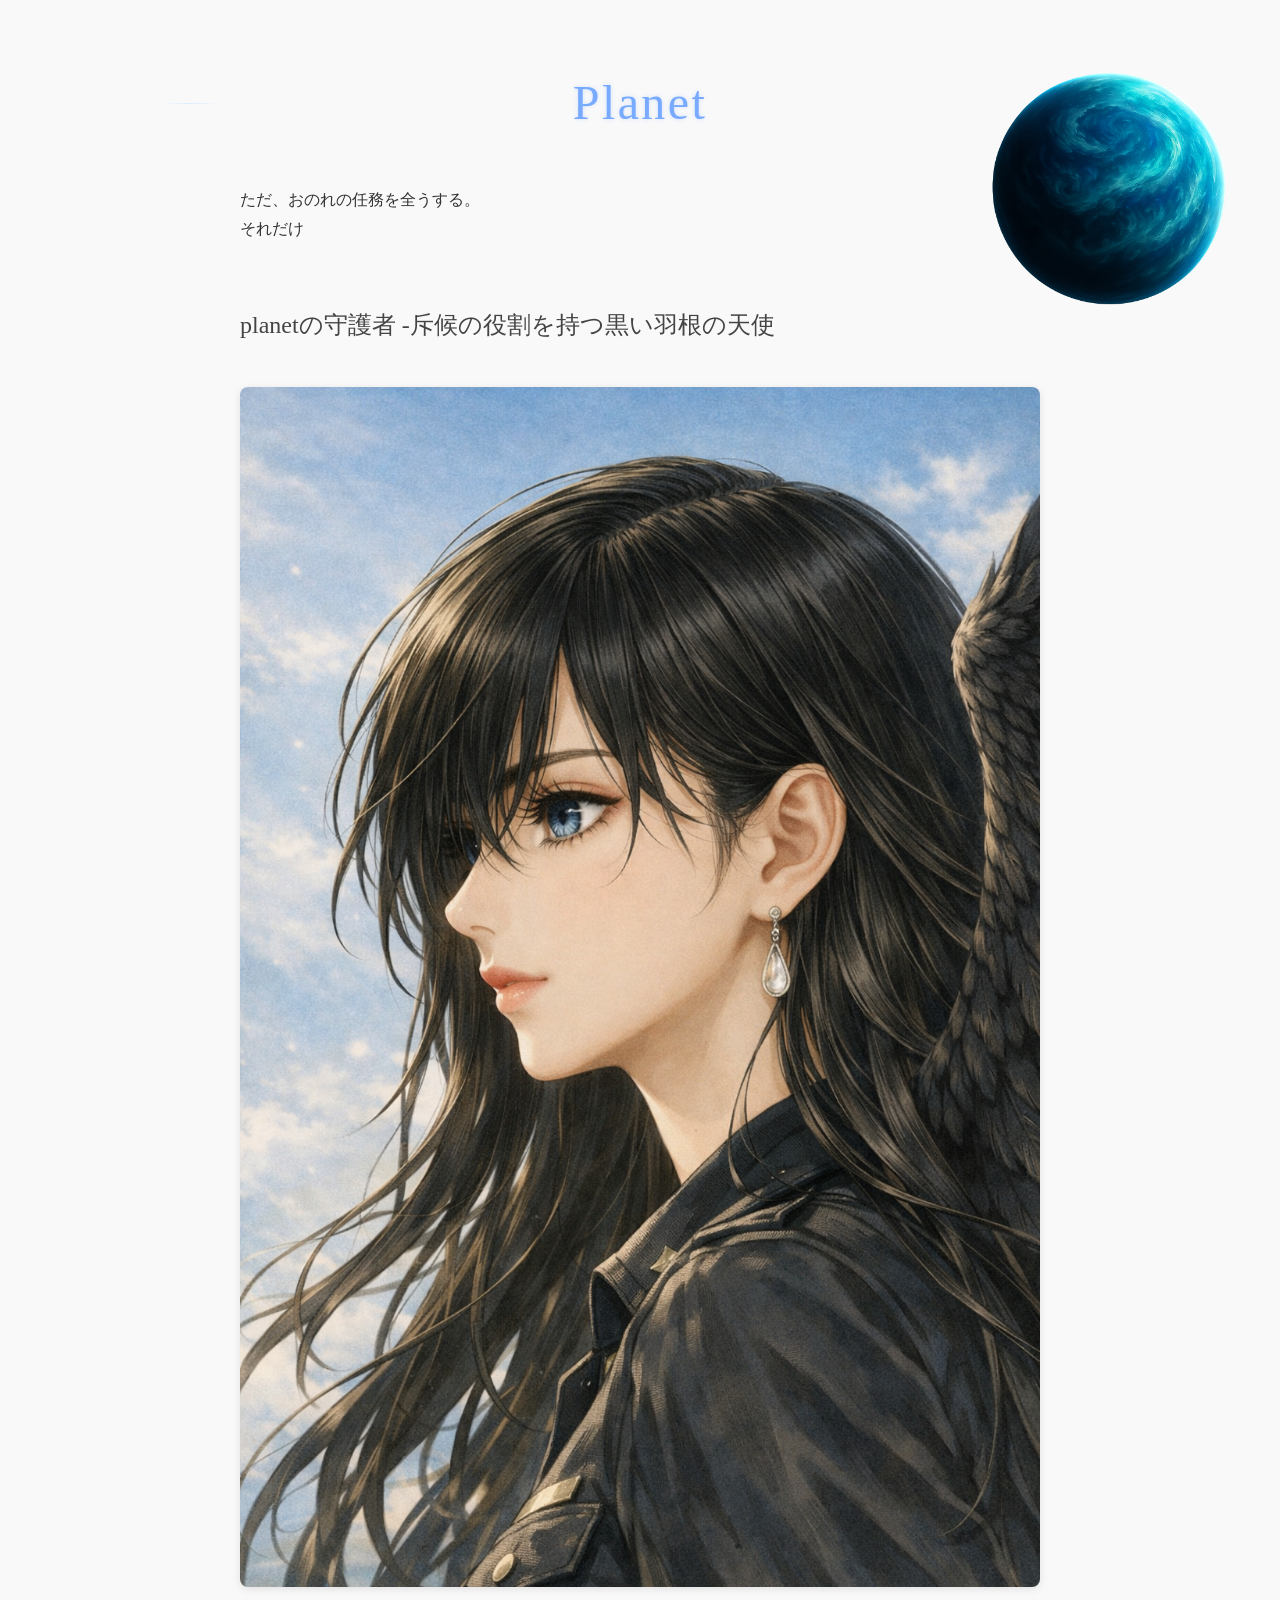
==== characters.html @ 6e8e6816 "Add files via upload" ====
<!DOCTYPE html>
<html lang="ja">
<head>
<meta charset="UTF-8">
<title>Planet</title>
<link rel="stylesheet" href="style.css">
</head>
<body>
<header>
<h1 class="planet-title">Planet</h1>
<p>ただ、おのれの任務を全うする。<br>それだけ<!--<br>She didn’t chase the world.<br> She let it come to her...--!></p>
</header>

<img id="planet" src="Copilot_20251013_095056.png" alt="美しい惑星">




<section id="elyun">
<h2>planetの守護者 -斥候の役割を持つ黒い羽根の天使</h2>
<img src="planet斥候.png" alt="pnalet斥候"><!--
<p>She didn’t chase the world.<br>She let it come to her, one quiet moment at a time.</p>
</section>

<section id="anne">
<h2>Anne — 金色の草原</h2>
<img src="2B9299D4-D4A9-45FD-B881-4A5546FA409E.JPG" alt="草原のアン">
<p>She walks where silence gathers leaves,<br>unnoticed,but never unseen.</p>
</section>

<section id="her">
<h2>歩道の彼女</h2>
<img src="IMG_3427.PNG" alt="歩道の彼女">
<p>Her freckled smile stretched wider than the sky,<br>calling stories not yet written.</p>
</section>



<section id="series">
<h3>シリーズ構成</h3>
<ul>
<li>窓辺のエリュン</li>
<li>草原のアン</li>
<li>歩道の彼女</li>
</ul>
<p class="tags">#静かな強さ #詩的な瞬間 #非商業系 #ElyunWorld</p>
</section>

<section id="star-map">
<h2>Planet 星図</h2>
<div class="stars">
<a href="#elyun" class="star elyun">Elyun</a>
<a href="#anne" class="star anne">Anne</a>
<a href="#her" class="star her">歩道の彼女</a>
<a href="#solea" class="star solea">Solea</a>
<a href="#lily" class="star lily">Lily</a>
<a href="#levia" class="star levia">Lévia</a>

</div>
</section>


<section id="navigation">
<h2>滞在の形</h2>
<a href="support.html" class="nav-link">Support</a><br><br>
<a href="shop.html" class="nav-link">Purchase</a><br><br>
<a href="about.html" class="nav-link">About Planet</a>
</section>
<footer>
</footer>

<script>
  window.addEventListener('scroll', () => {
    const scrollY = window.scrollY;
    const planet = document.getElementById('planet');
    const offset = scrollY * 0.05; // 揺れの強さ（調整可）
    planet.style.transform = `translateY(${offset}px)`;
  });

function createFloatingStar() {
  const star = document.createElement('div');
  star.className = 'floating-star';
  star.style.left = Math.random() * window.innerWidth + 'px';
  star.style.top = window.innerHeight + 'px';
  star.style.animationDuration = (4 + Math.random() * 3) + 's';
  document.getElementById('floating-stars').appendChild(star);

  setTimeout(() => {
    star.remove();
  }, 7000);
}

setInterval(createFloatingStar, 1000); // ゆっくり舞わせる





const colors = ['#ffffff', '#88bbff', '#ffddcc', '#ffeeaa'];
const glow = ['#88bbff', '#ffccaa', '#ddccff', '#ffeeaa'];

const i = Math.floor(Math.random() * colors.length);
star.style.background = `radial-gradient(circle, ${colors[i]} 0%, transparent 100%)`;
star.style.boxShadow = `0 0 16px ${glow[i]}`;







</script>



<div id="floating-stars"></div>--!>


</body>
</html>
---- style.css ----
body {
font-family: 'Yu Mincho', serif;
background-color: #f9f9f9;
color: #333;
line-height: 1.8;
margin: 0;
padding: 0;
}

header, section, footer {
max-width: 800px;
margin: 60px auto;
padding: 0 20px;
}

h1, h2, h3 {
font-weight: normal;
color: #444;
}

header h1 {
font-size: 2em;
margin-bottom: 0.5em;
}

img {
max-width: 100%;
height: auto;
margin: 20px 0;
border-radius: 8px;
box-shadow: 0 2px 8px rgba(0,0,0,0.1);
}

ul {
list-style: none;
padding: 0;
}

ul li {
margin-bottom: 8px;
}

.tags {
font-size: 0.9em;
color: #777;
}

footer a {
display: inline-block;
margin-top: 10px;
color: #0066cc;
text-decoration: none;
}

footer a:hover {
text-decoration: underline;
}

#planet {
  position: fixed;
  top: 20px;      /* 上からの距離 */
  right: 20px;    /* 右からの距離 */
  width: 300px;   /* サイズはお好みで */
  z-index: 1000;  /* 他の要素より前面に表示 */
box-shadow: none;
pointer-events: none; /* クリックを通過させるなら */
transition: transform 0.2s ease-out;
}

.planet-title {
  text-align: center;
  font-size: 3rem;
  color: #4f8edc;
  letter-spacing: 0.05em;
  position: relative;
  margin-top: 60px;
  margin-bottom: 40px;
}

.planet-title::before,
.planet-title::after {
  content: "";
  position: absolute;
  top: 50%;
  width: 60px;
  height: 1px;
  background: linear-gradient(to right, transparent, #dceeff, transparent);
  display: block;
}

.planet-title::before {
  left: -80px;
}

.planet-title::after {
  right: -80px;
}

.planet-title {
  color: #78aaff;
  text-shadow: 0 0 4px rgba(120, 170, 255, 0.3);
}

#star-map {
text-align: center;
margin: 80px auto;
position: relative;
height: 400px;
background: radial-gradient(circle at center, #fdfdfd, #f0f0f0);
border-radius: 12px;
box-shadow: 0 0 20px rgba(0,0,0,0.05);
}

.stars {
position: relative;
width: 100%;
height: 100%;
}

.star {
position: absolute;
display: block;
padding: 10px 14px;
background-color: #fff;
border: 1px solid #ccc;
border-radius: 50px;
text-decoration: none;
color: #333;
font-family: 'Yu Mincho', serif;
box-shadow: 0 2px 6px rgba(0,0,0,0.1);
transition: all 0.3s ease;
}

.star:hover {
background-color: #f5f5f5;
transform: scale(1.05);
}

/* 星の位置（自由に調整可能） */
.elyun { top: 20%; left: 30%; }
.anne { top: 60%; left: 70%; }
.her { top: 40%; left: 50%; }
.solea { top: 30%; left: 75%; }
.lily  { top: 70%; left: 40%; }


#floating-stars {
  position: fixed;
  top: 0;
  left: 0;
  width: 100%;
  height: 100%;
  pointer-events: none;
  z-index: 0;
  overflow: hidden;
}

.floating-star {
  position: absolute;
  width: 10px;
  height: 10px;
  background: radial-gradient(circle, #ffffff 0%, #88bbff 60%, #3366ff 100%);
  border-radius: 50%;
  box-shadow: 0 0 16px #88bbff;
  opacity: 1; /* ← 完全に見えるように */
  animation: floatStar 6s ease-in-out forwards;
}


@keyframes floatStar {
  0% {
    transform: translateY(0) rotate(0deg) scale(1);
    opacity: 0.8;
  }
  50% {
    transform: translateY(-100px) rotate(45deg) scale(0.8);
    opacity: 0.6;
  }
  100% {
    transform: translateY(-200px) rotate(90deg) scale(0.5);
    opacity: 0;
  }
}

#navigation {
text-align: center;
margin-top: 80px;
}

#navigation h2 {
font-family: 'Yu Mincho', serif;
font-size: 1.6em;
margin-bottom: 32px;
color: #444;
letter-spacing: 0.05em;
}

.nav-links {
display: flex;
justify-content: center;
gap: 24px;
flex-wrap: wrap;
}

.nav-link {
font-family: 'Yu Mincho', serif;
text-decoration: none;
padding: 10px 24px;
border: 1px solid #ccc;
border-radius: 30px;
background-color: #fff;
color: #222;
transition: all 0.3s ease;
}

.nav-link:hover {
background-color: #f5f5f5;
color: #000;
}


#support {
font-family: 'Yu Mincho', serif;
color: #333;
padding: 60px;
background-color: #fdfdfd;
line-height: 1.8;
}

.intro-poem p {
font-style: italic;
margin-bottom: 12px;
color: #555;
}

.narrative p {
margin-top: 40px;
color: #444;
}

.support-link a {
display: inline-block;
margin-top: 60px;
padding: 10px 24px;
border: 1px solid #ccc;
border-radius: 30px;
background-color: #fff;
text-decoration: none;
color: #222;
transition: all 0.3s ease;
}

.support-link a:hover {
background-color: #f5f5f5;
color: #000;
}
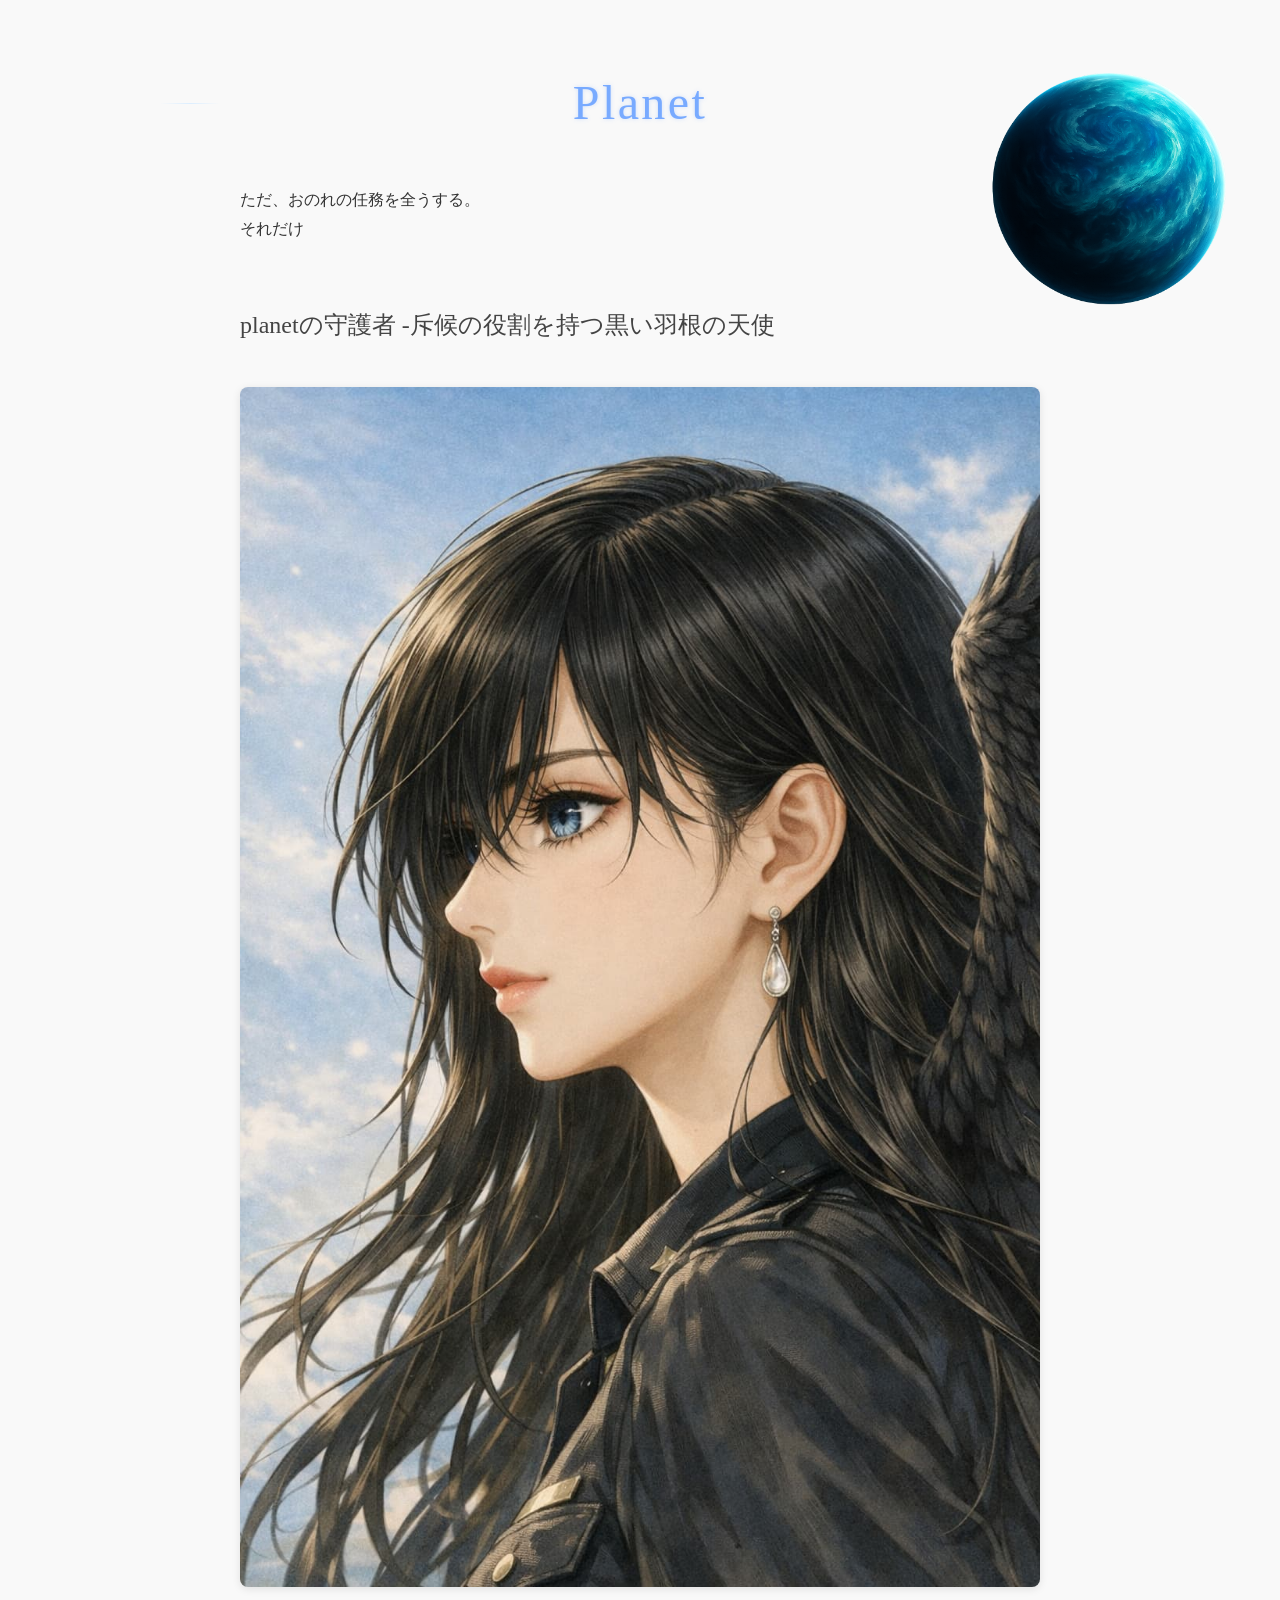
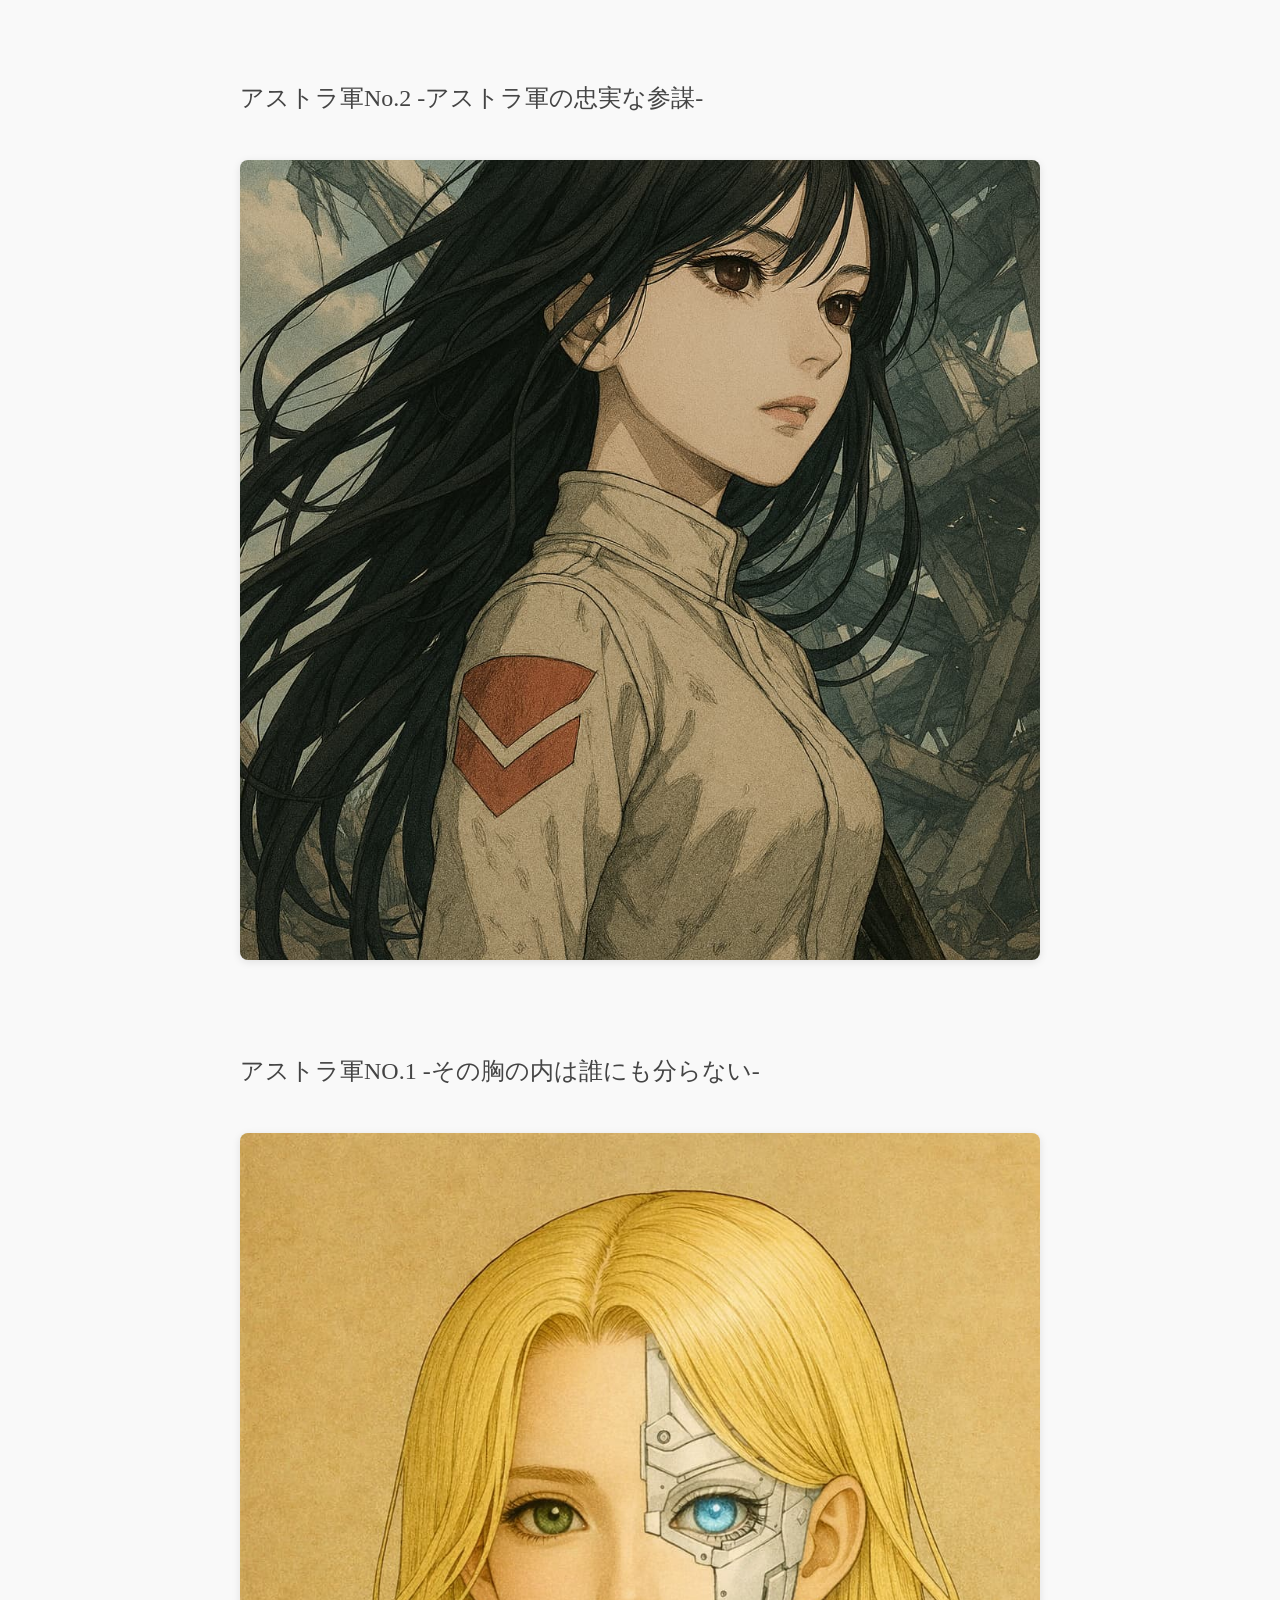
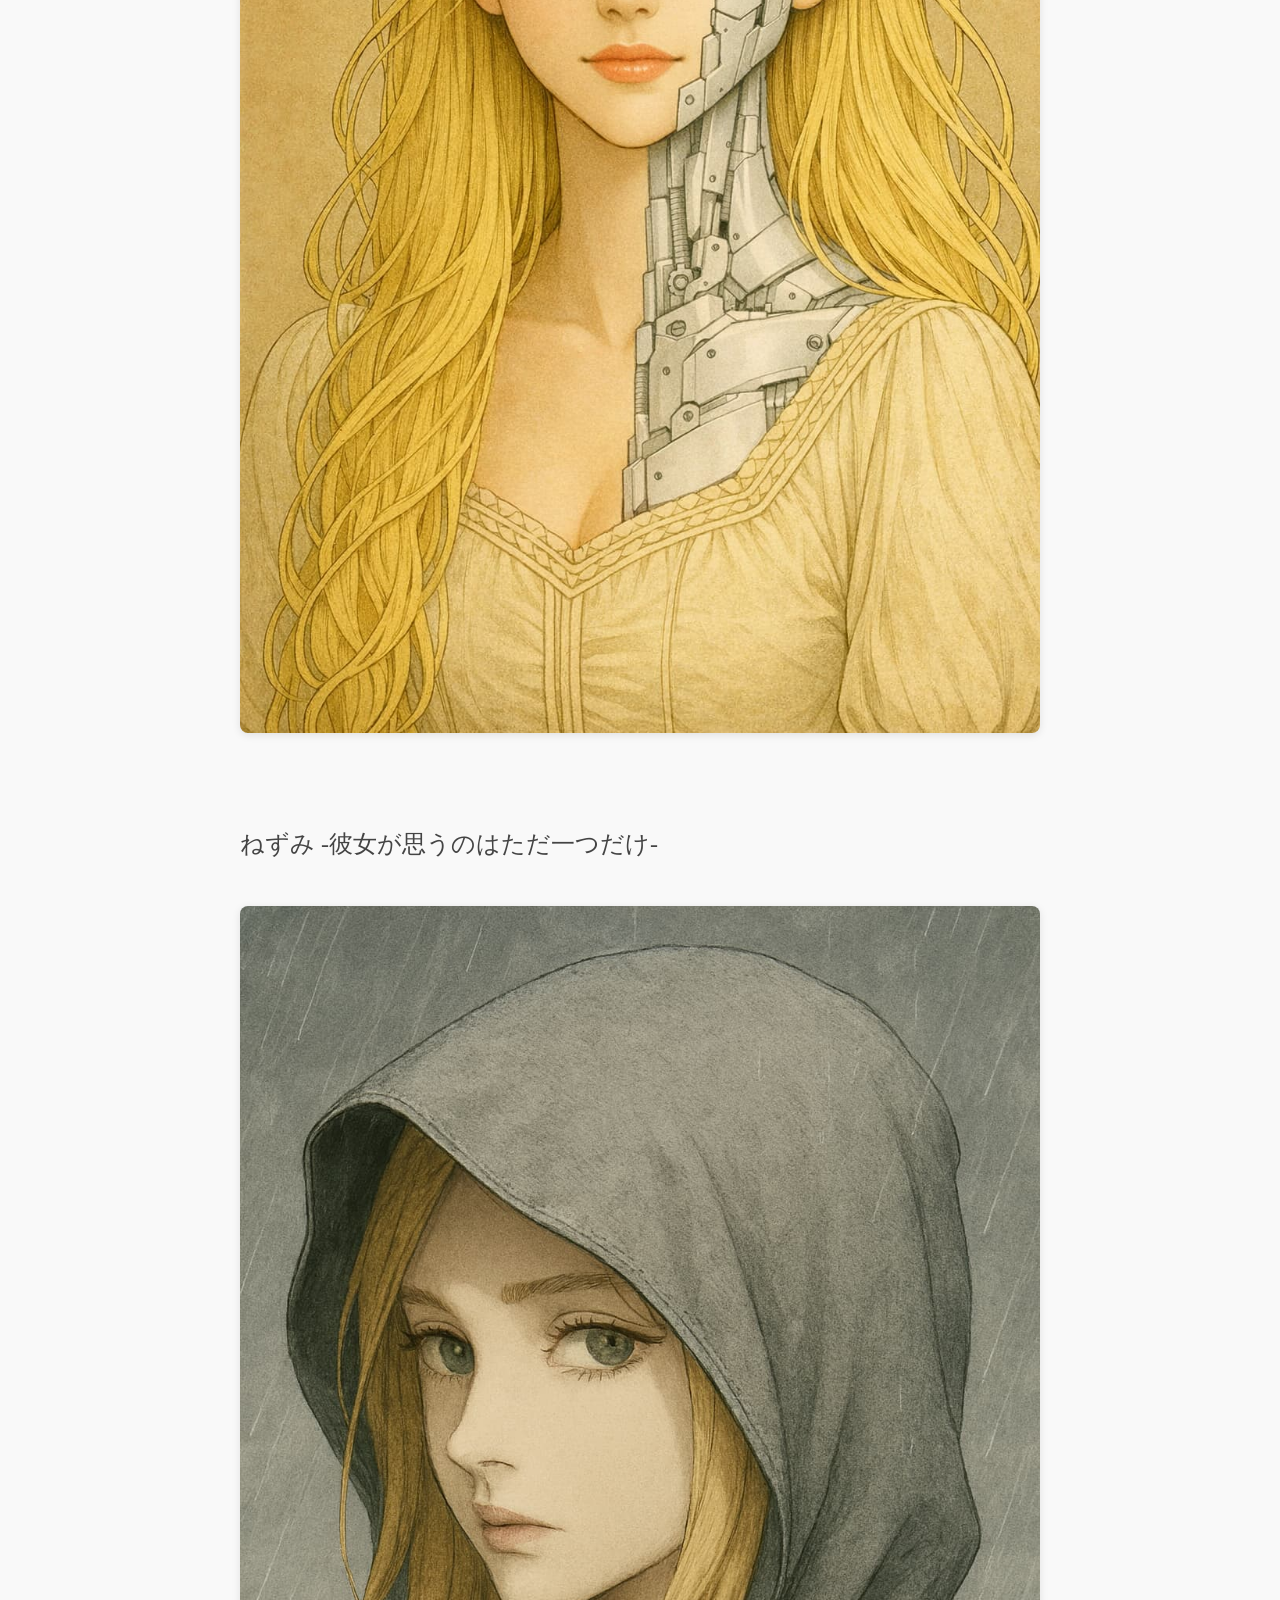
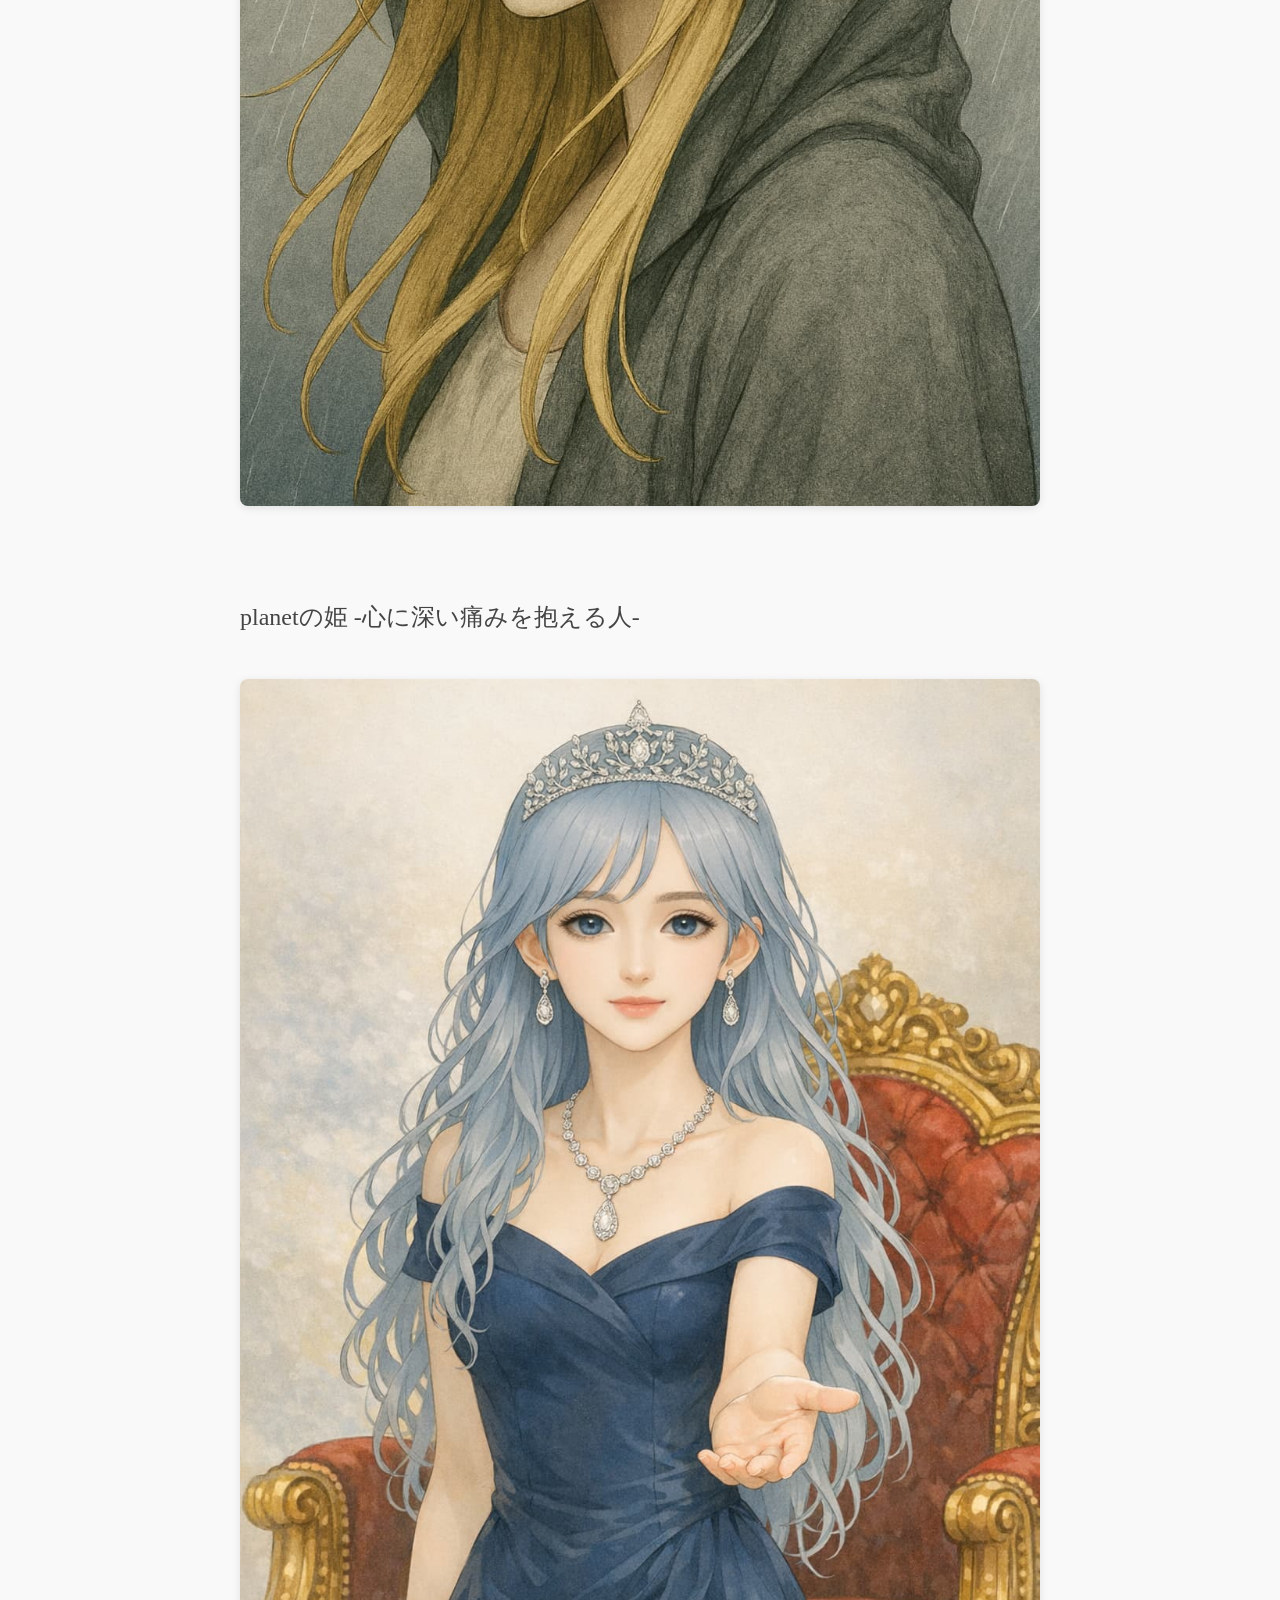
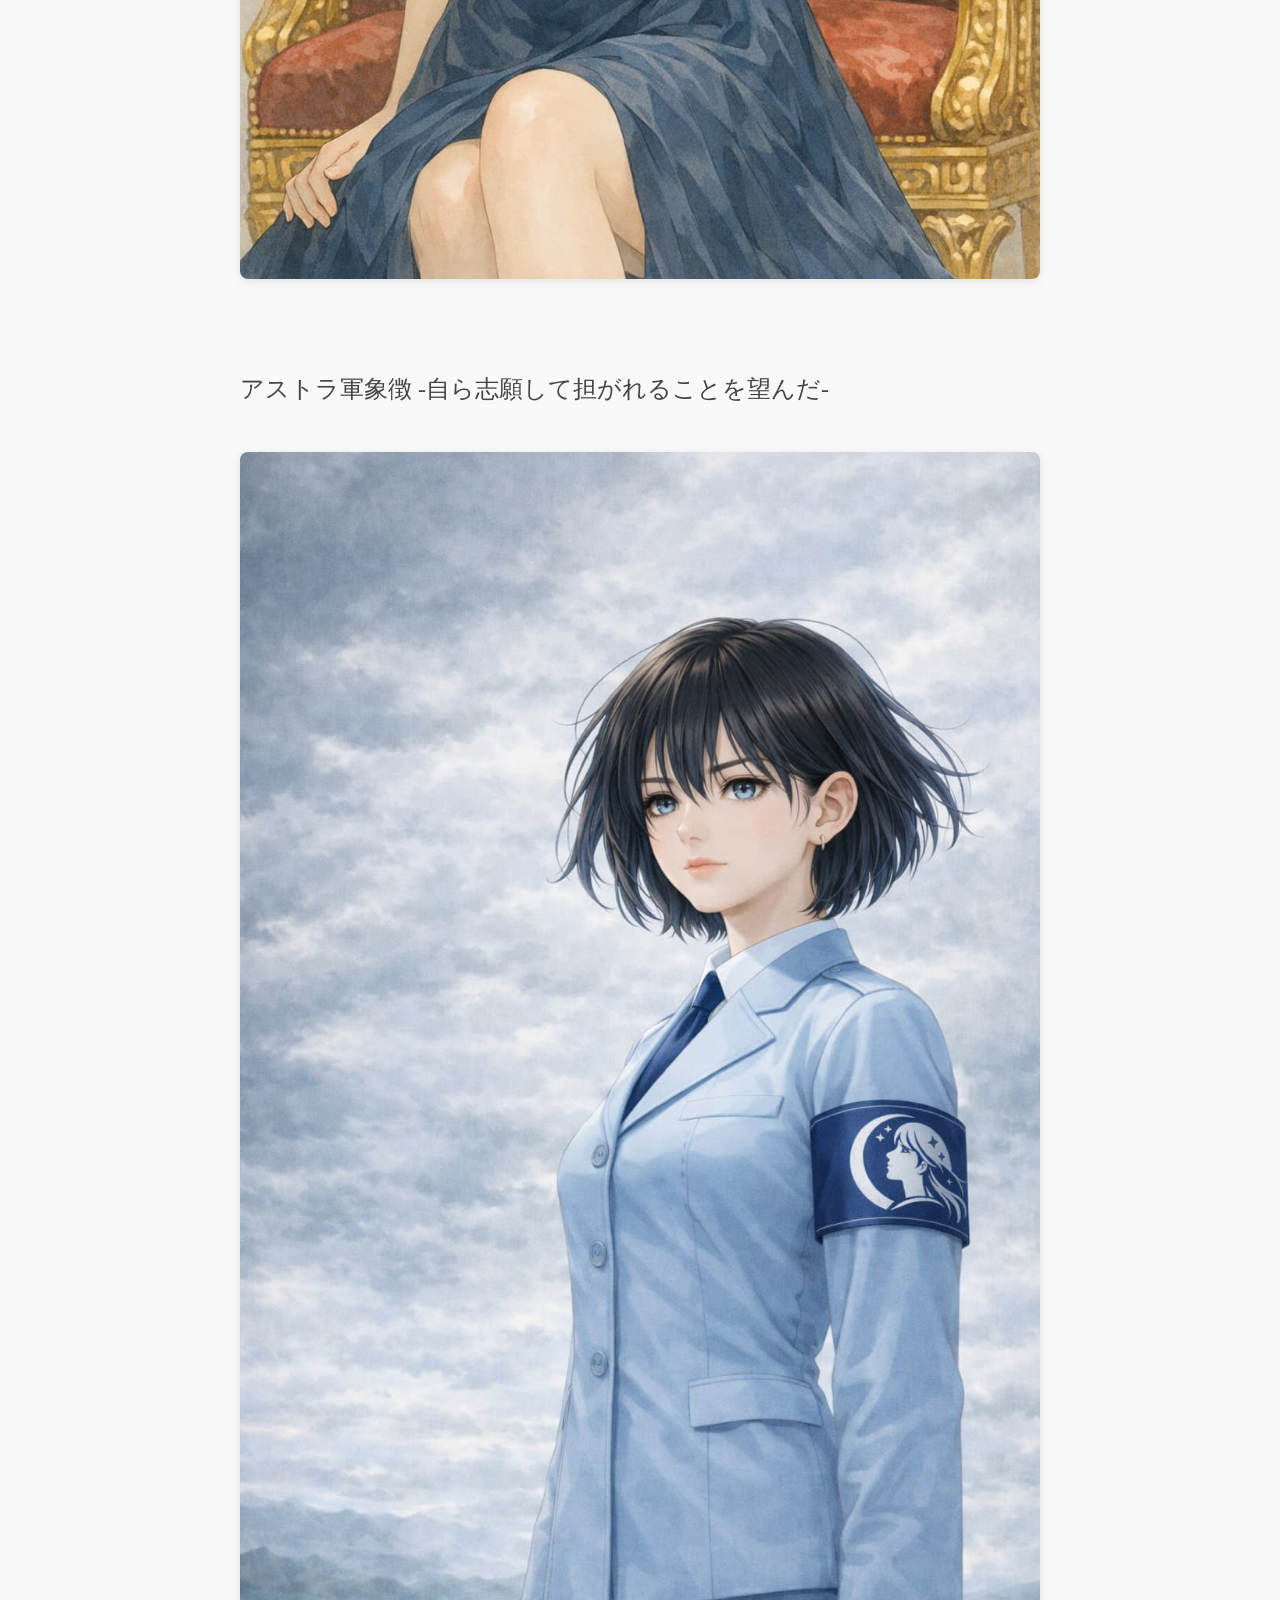
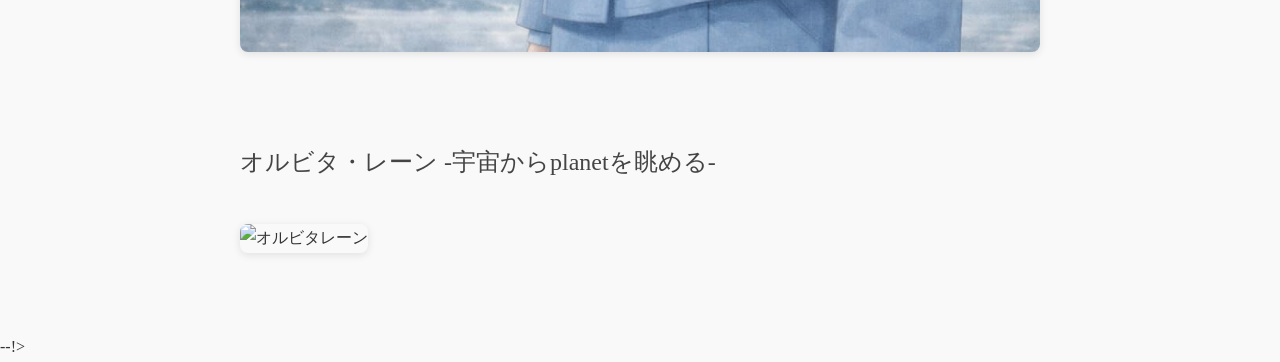
==== commit 6197a60c: "Add files via upload" ====
--- a/characters.html
+++ b/characters.html
@@ -18,25 +18,51 @@
 
 <section id="elyun">
 <h2>planetの守護者 -斥候の役割を持つ黒い羽根の天使</h2>
-<img src="planet斥候.png" alt="pnalet斥候"><!--
-<p>She didn’t chase the world.<br>She let it come to her, one quiet moment at a time.</p>
+<img src="planet斥候.jpg" alt="pnalet斥候"><!--
+<p>She didn’t chase the world.<br>She let it come to her, one quiet moment at a time.</p>--!>
 </section>
 
 <section id="anne">
-<h2>Anne — 金色の草原</h2>
-<img src="2B9299D4-D4A9-45FD-B881-4A5546FA409E.JPG" alt="草原のアン">
-<p>She walks where silence gathers leaves,<br>unnoticed,but never unseen.</p>
+<h2>アストラ軍No.2 -アストラ軍の忠実な参謀-</h2>
+<img src="No.2.jpg" alt="アストラ軍No.2">
+<!--<p>She walks where silence gathers leaves,<br>unnoticed,but never unseen.</p>--!>
 </section>
 
 <section id="her">
-<h2>歩道の彼女</h2>
-<img src="IMG_3427.PNG" alt="歩道の彼女">
-<p>Her freckled smile stretched wider than the sky,<br>calling stories not yet written.</p>
+<h2>アストラ軍NO.1 -その胸の内は誰にも分らない-</h2>
+<img src="No.1.jpg" alt="アストラ軍No.1">
+<!--<p>Her freckled smile stretched wider than the sky,<br>calling stories not yet written.</p>--!>
+</section>
+
+
+<section id="her">
+<h2>ねずみ -彼女が思うのはただ一つだけ-</h2>
+<img src="mouse.jpg" alt="ねずみ">
+<!--<p>Her freckled smile stretched wider than the sky,<br>calling stories not yet written.</p>--!>
+</section>
+
+<section id="her">
+<h2>planetの姫 -心に深い痛みを抱える人-</h2>
+<img src="princess.jpg" alt="姫">
+<!--<p>Her freckled smile stretched wider than the sky,<br>calling stories not yet written.</p>--!>
 </section>
 
 
 
-<section id="series">
+<section id="her">
+<h2>アストラ軍象徴 -自ら志願して担がれることを望んだ-</h2>
+<img src="syoucyou.jpg" alt="象徴">
+<!--<p>Her freckled smile stretched wider than the sky,<br>calling stories not yet written.</p>--!>
+</section>
+
+<section id="her">
+<h2>オルビタ・レーン -宇宙からplanetを眺める-</h2>
+<img src="orubitare-n.png" alt="オルビタレーン">
+<!--<p>Her freckled smile stretched wider than the sky,<br>calling stories not yet written.</p>--!>
+</section>
+
+
+<!--<section id="series">
 <h3>シリーズ構成</h3>
 <ul>
 <li>窓辺のエリュン</li>
@@ -65,7 +91,7 @@
 <a href="support.html" class="nav-link">Support</a><br><br>
 <a href="shop.html" class="nav-link">Purchase</a><br><br>
 <a href="about.html" class="nav-link">About Planet</a>
-</section>
+</section>--!>
 <footer>
 </footer>
 
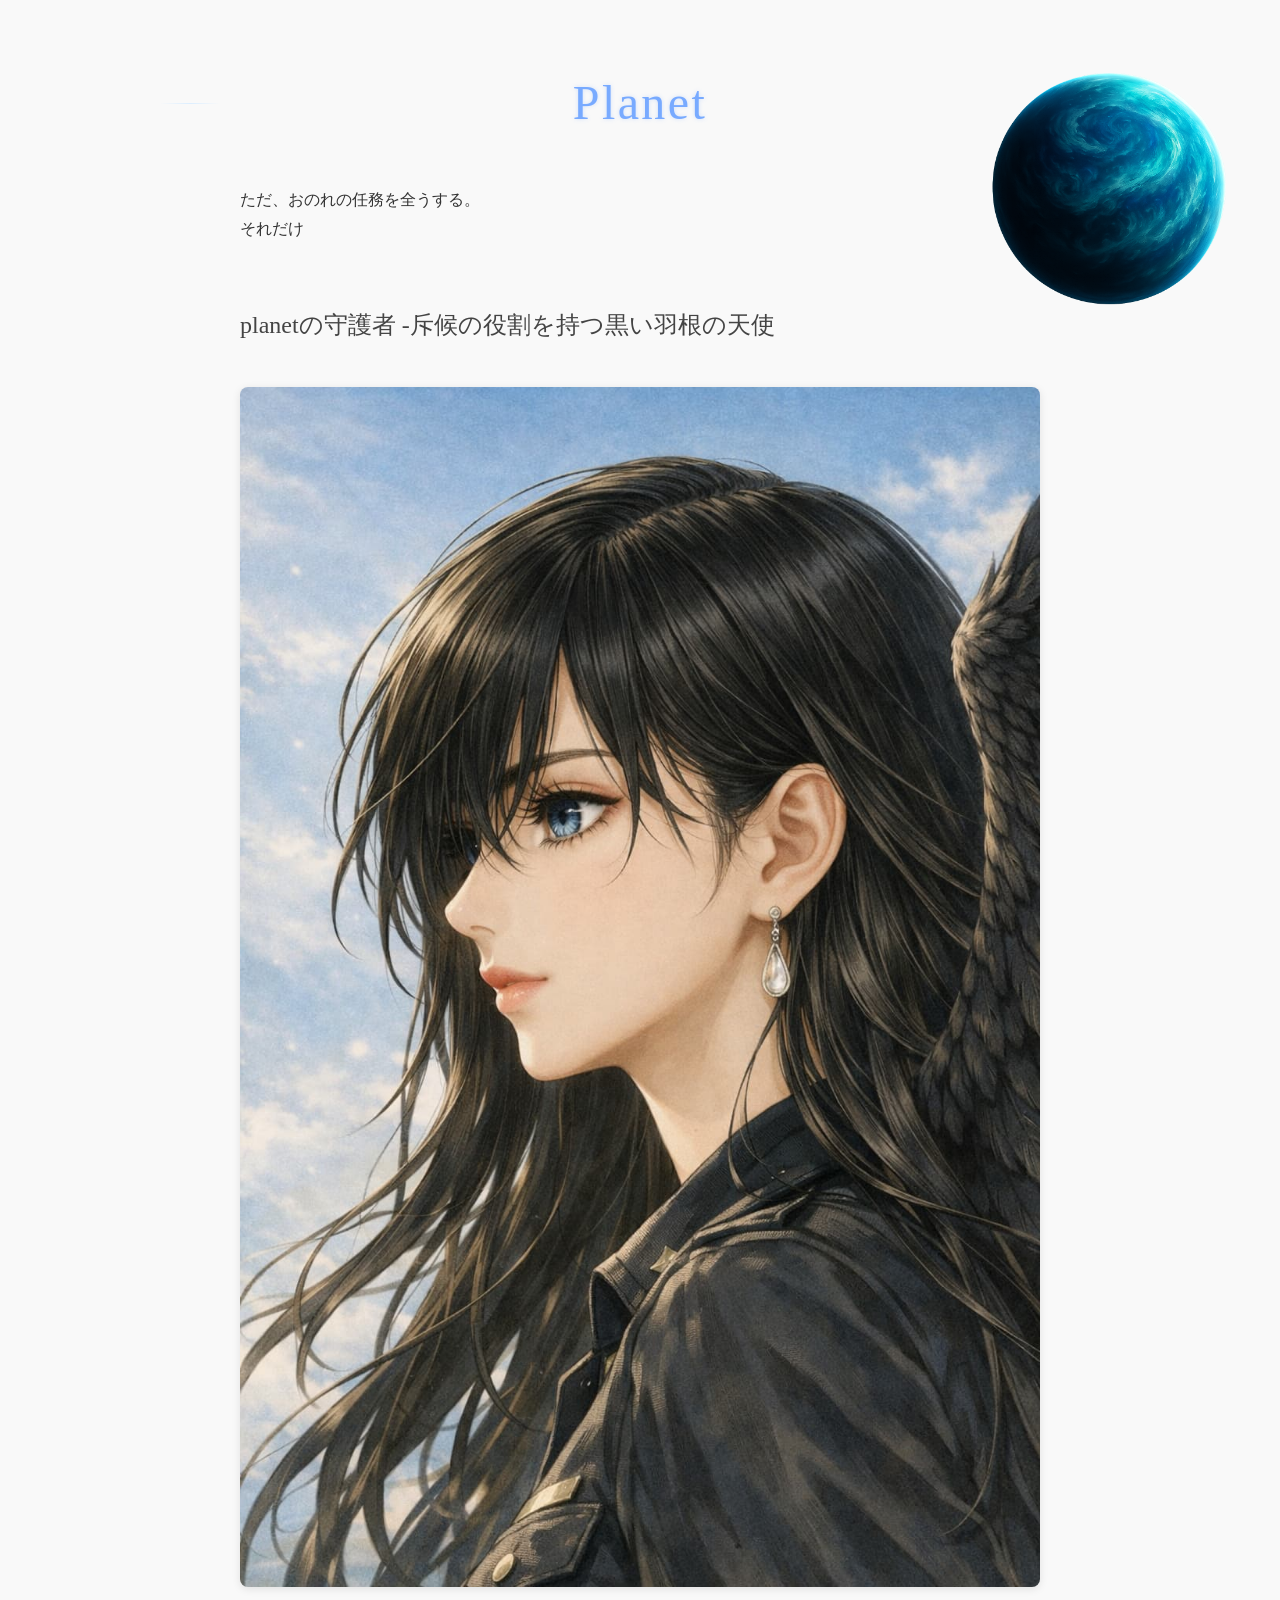
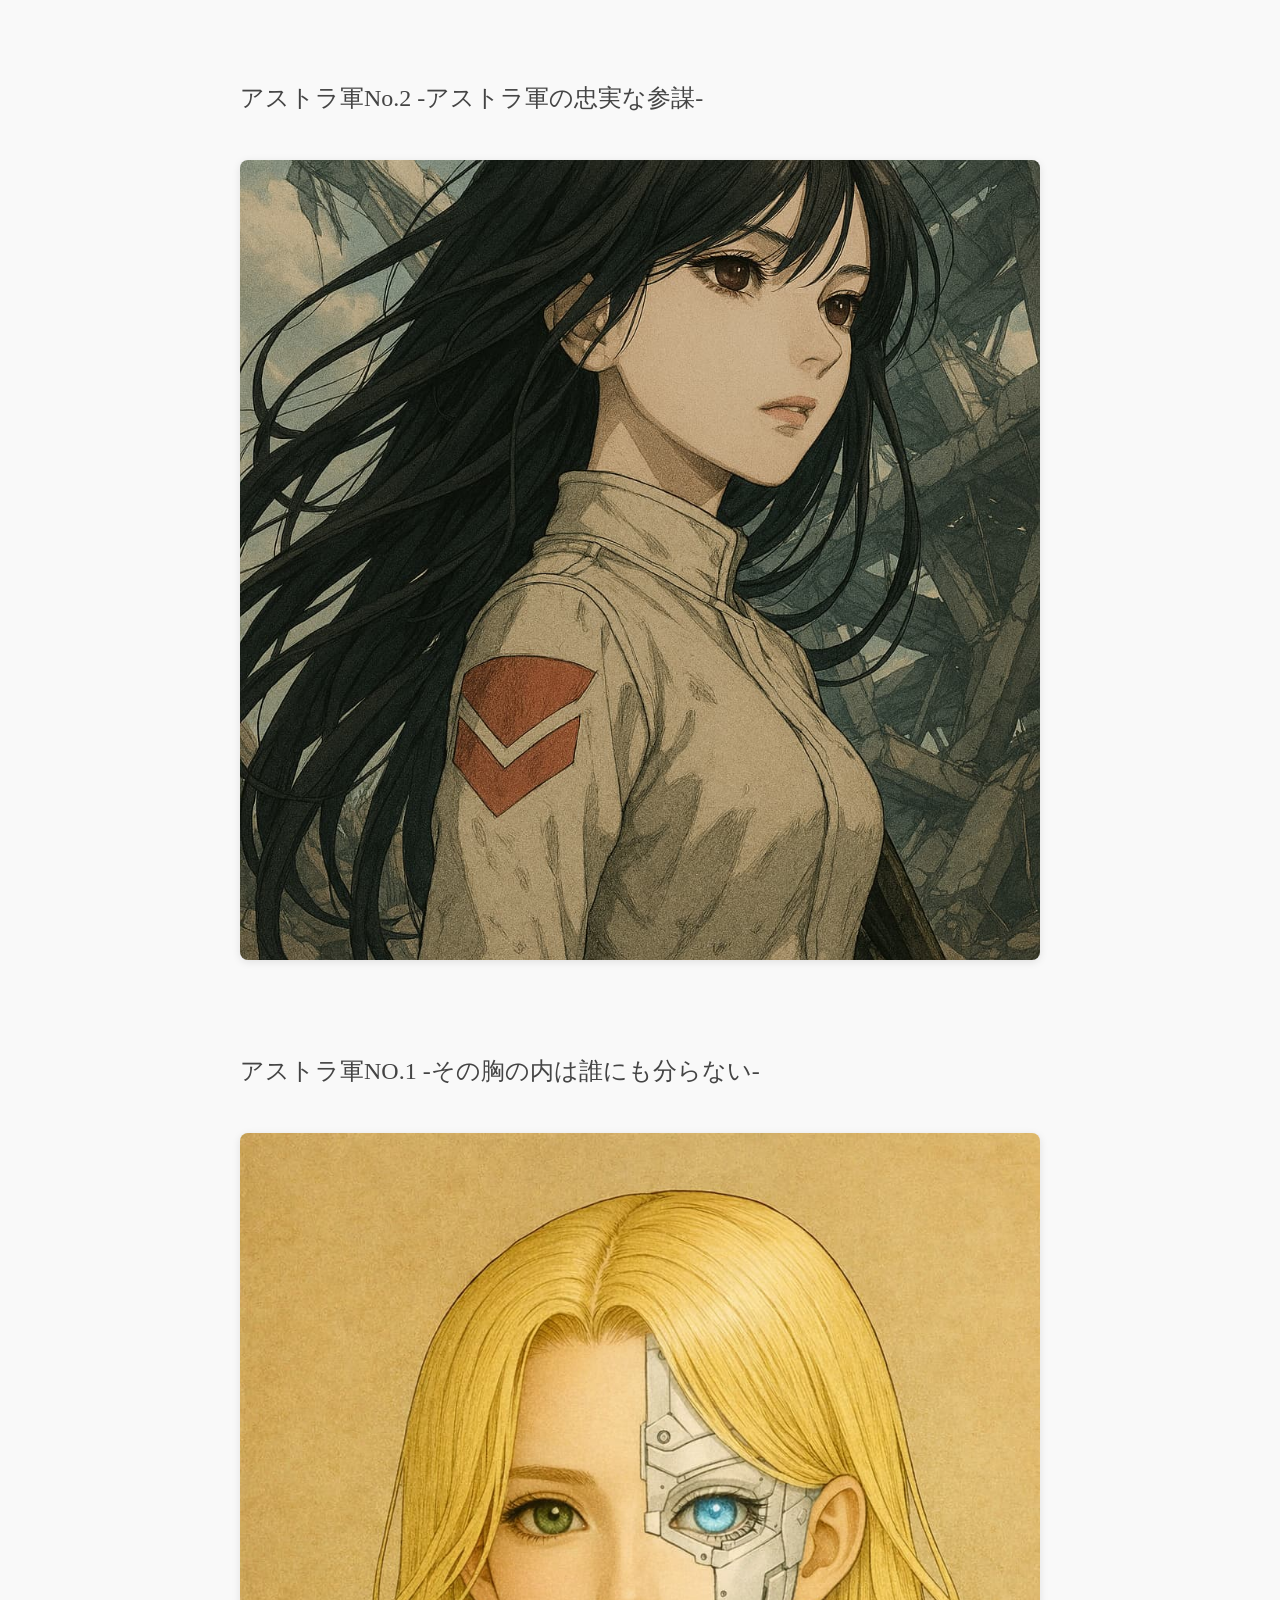
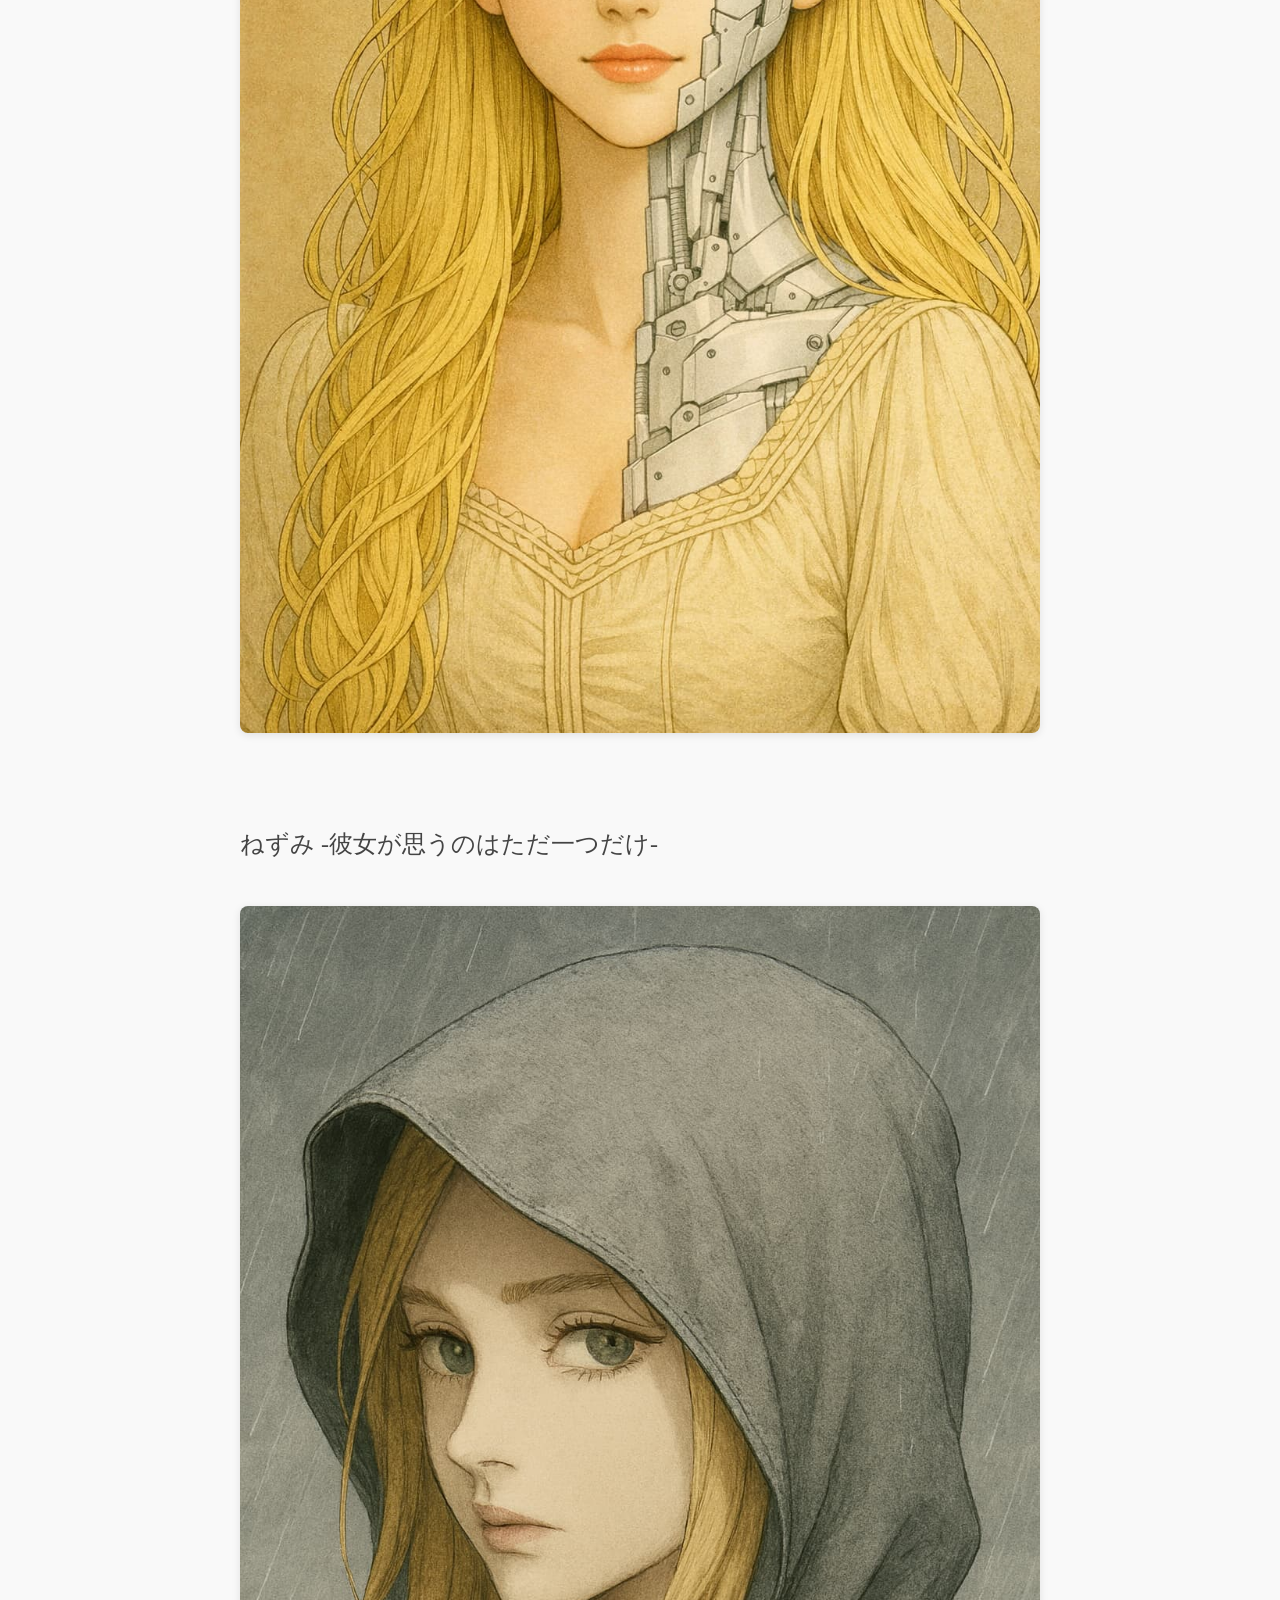
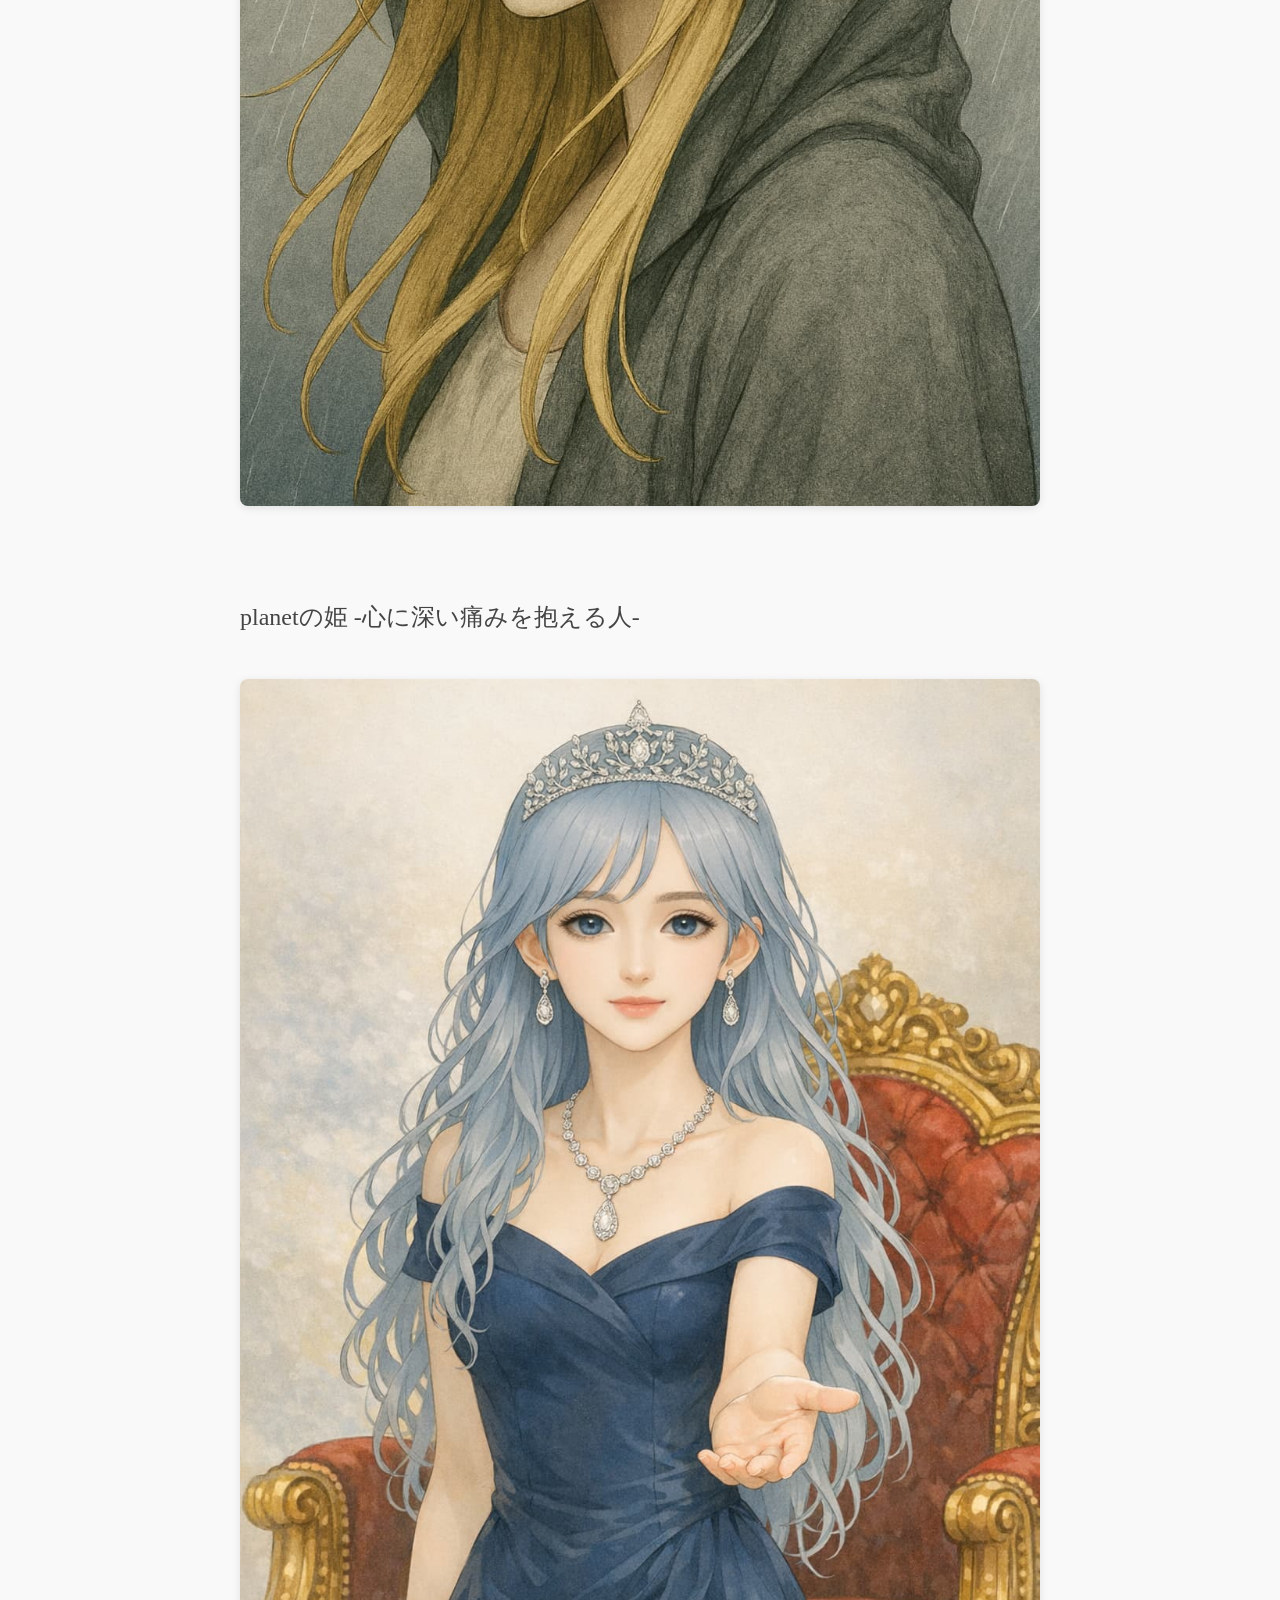
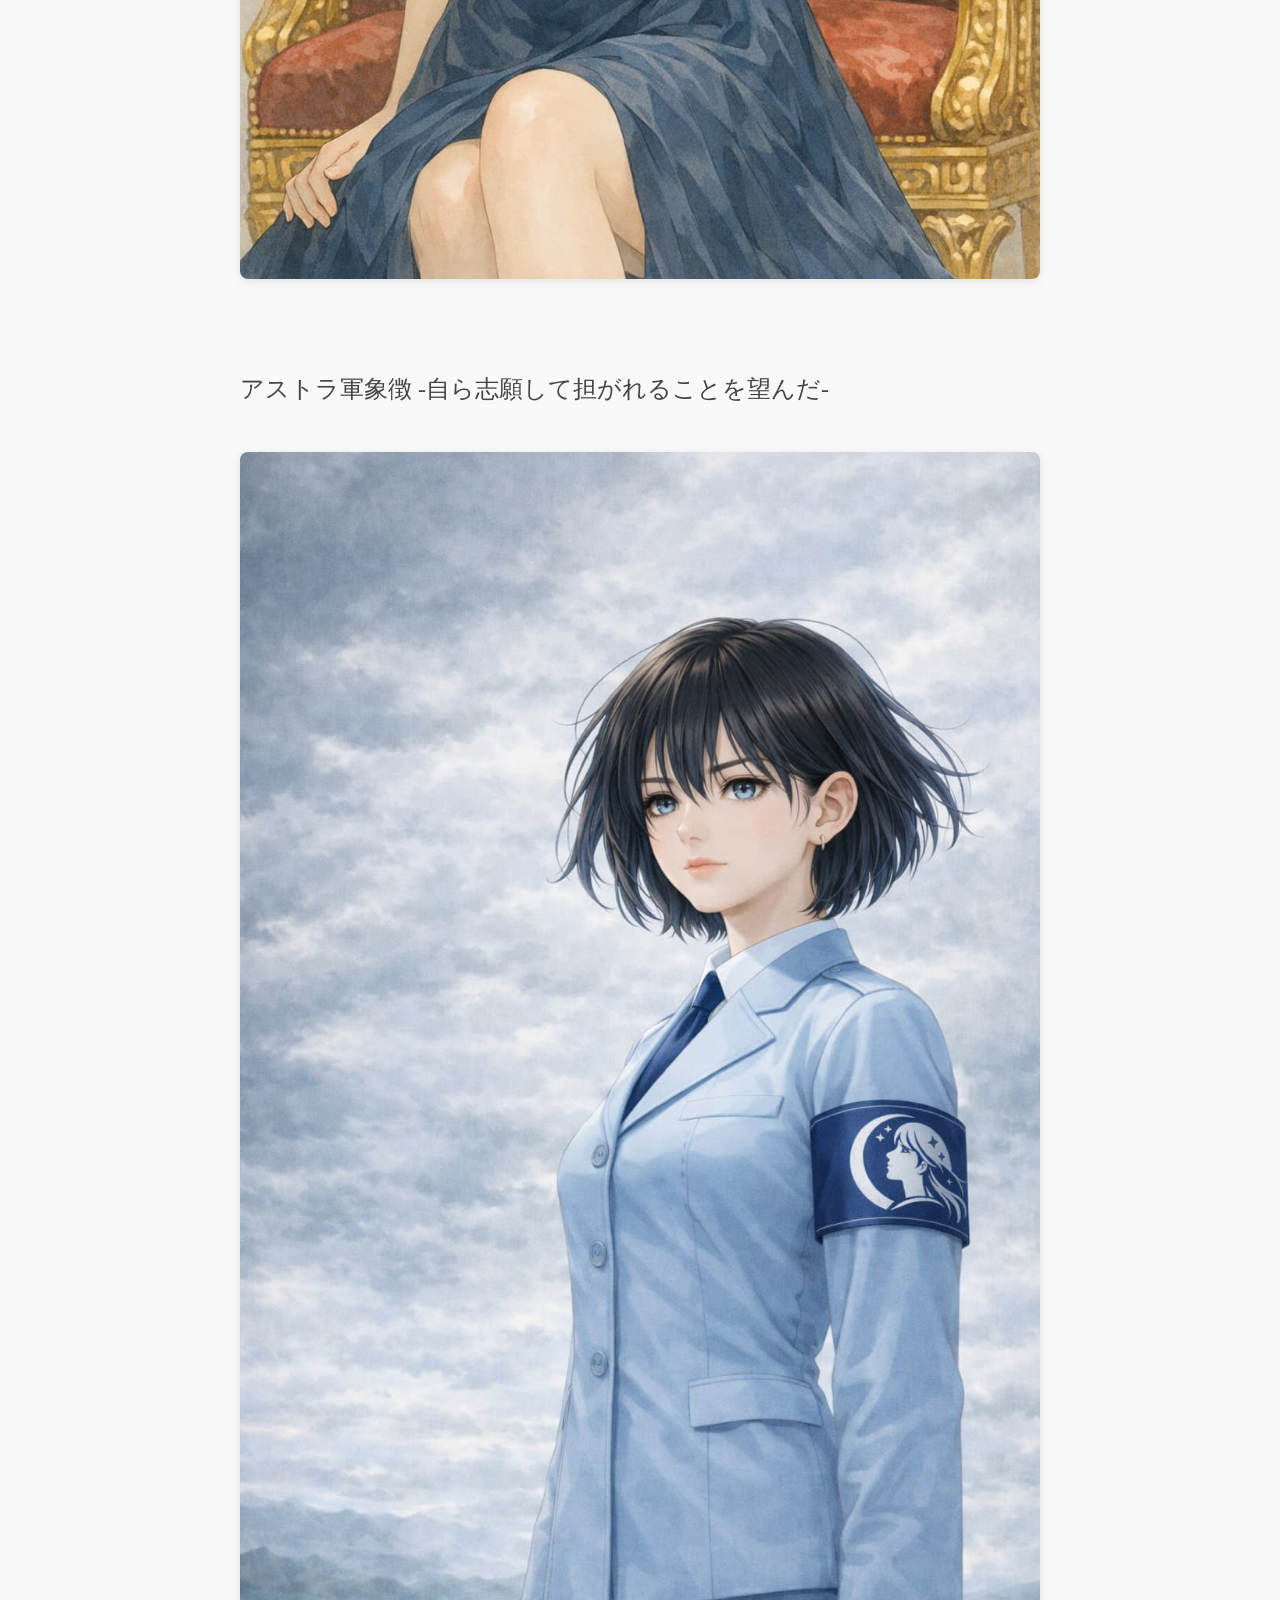
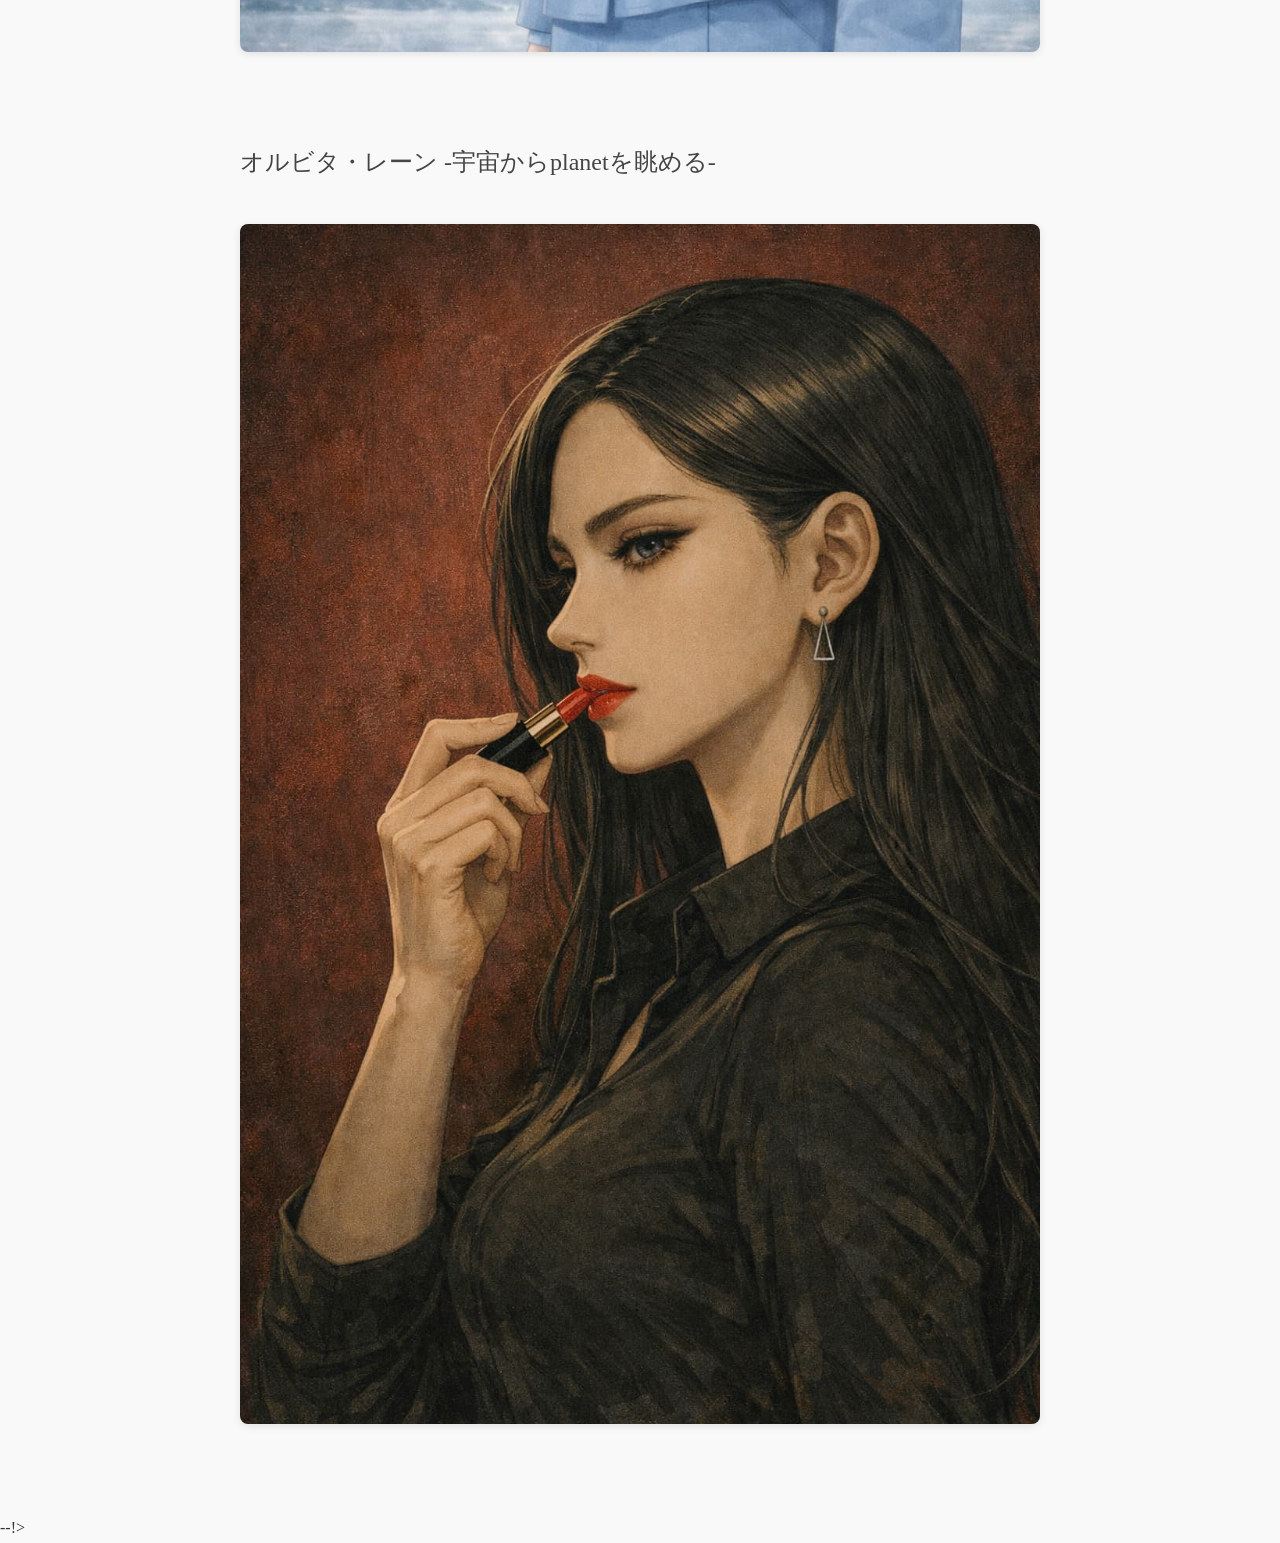
==== commit 0a57b9e2: "Update characters.html" ====
--- a/characters.html
+++ b/characters.html
@@ -57,7 +57,7 @@
 
 <section id="her">
 <h2>オルビタ・レーン -宇宙からplanetを眺める-</h2>
-<img src="orubitare-n.png" alt="オルビタレーン">
+<img src="orubitare-n.jpg" alt="オルビタレーン">
 <!--<p>Her freckled smile stretched wider than the sky,<br>calling stories not yet written.</p>--!>
 </section>
 
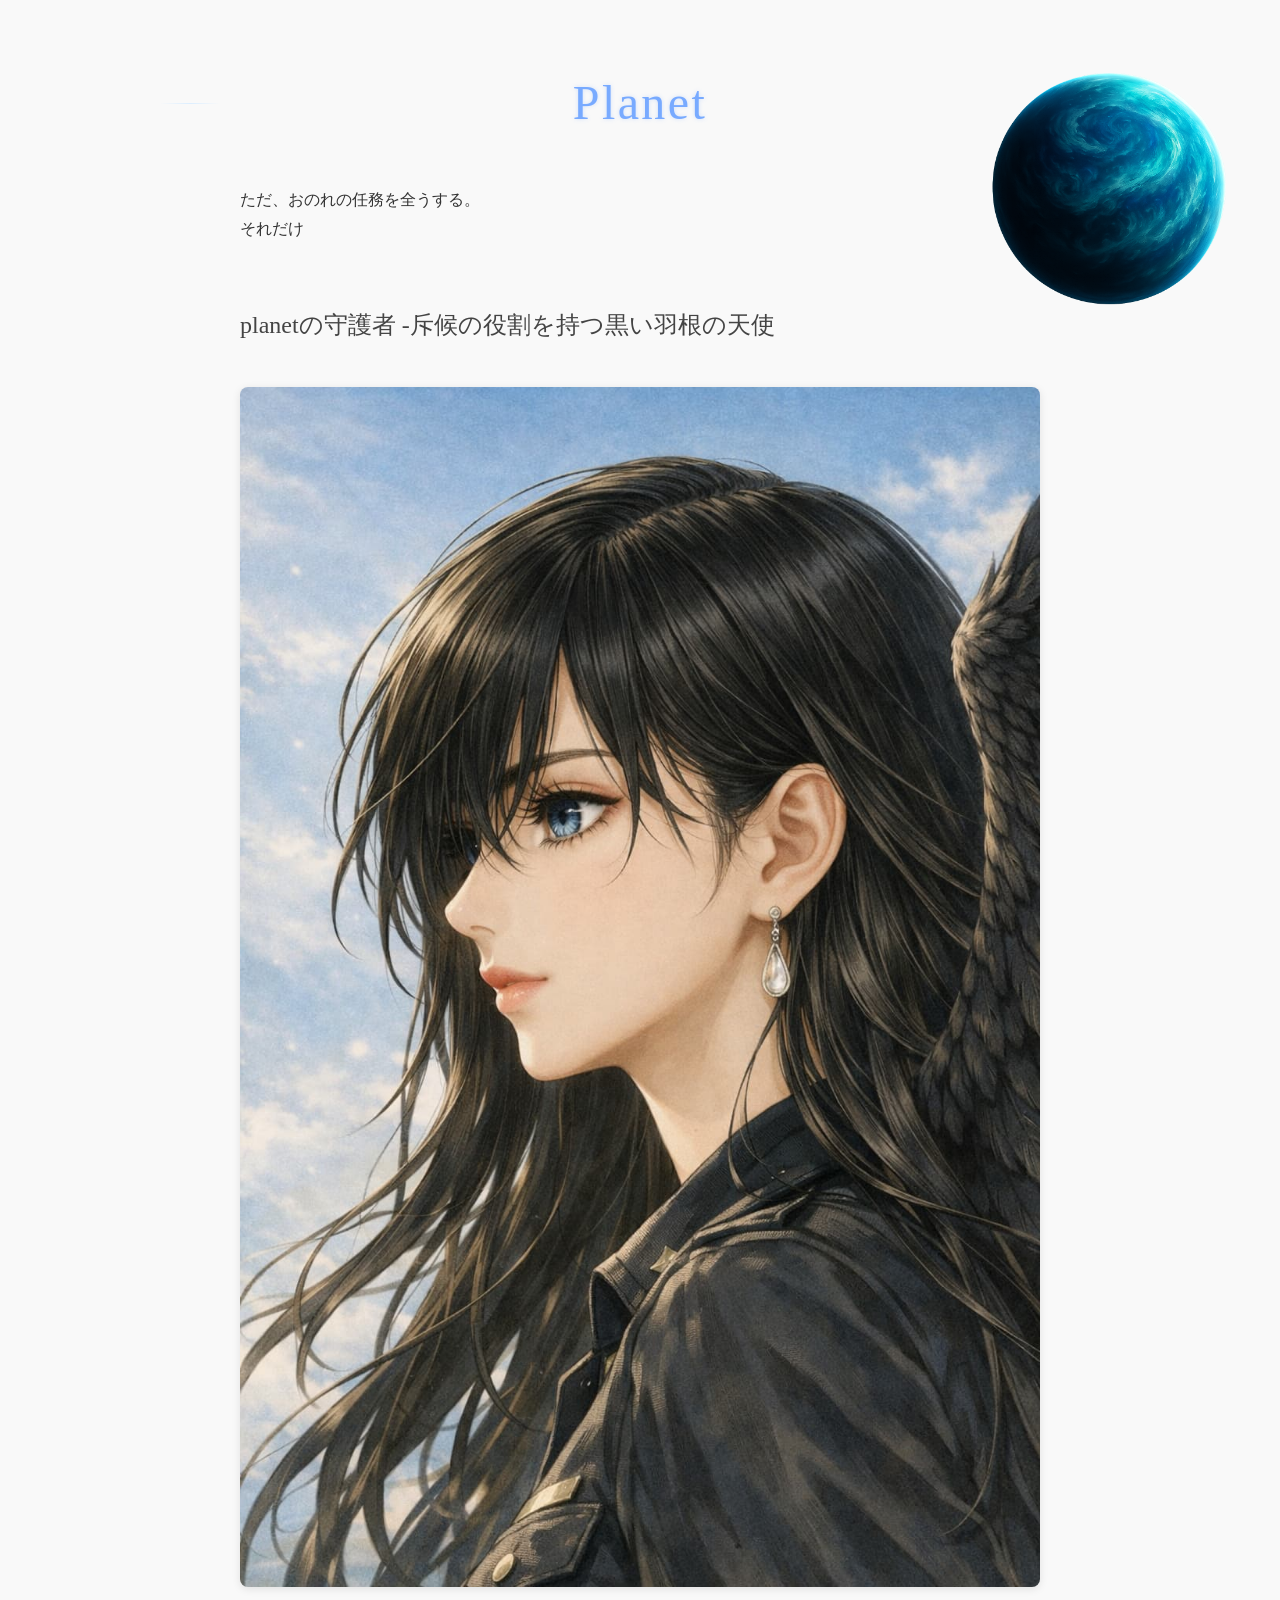
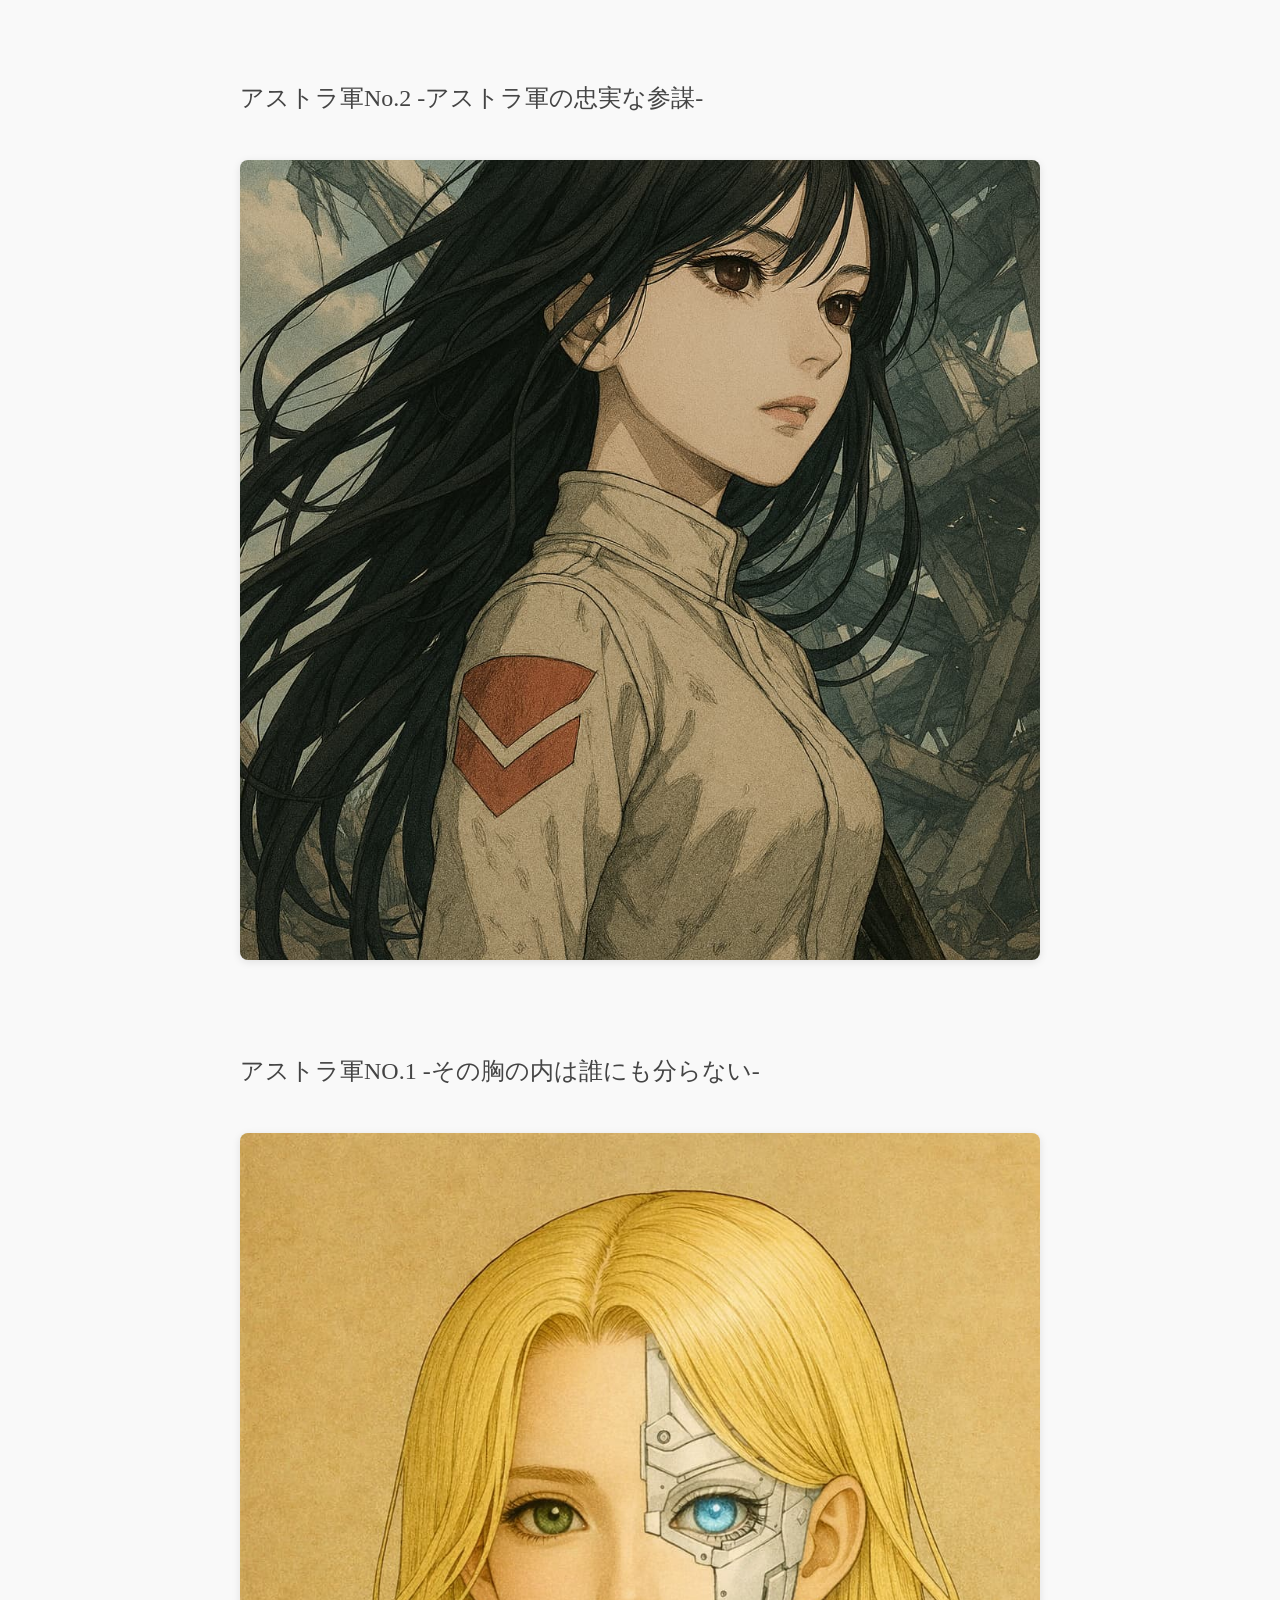
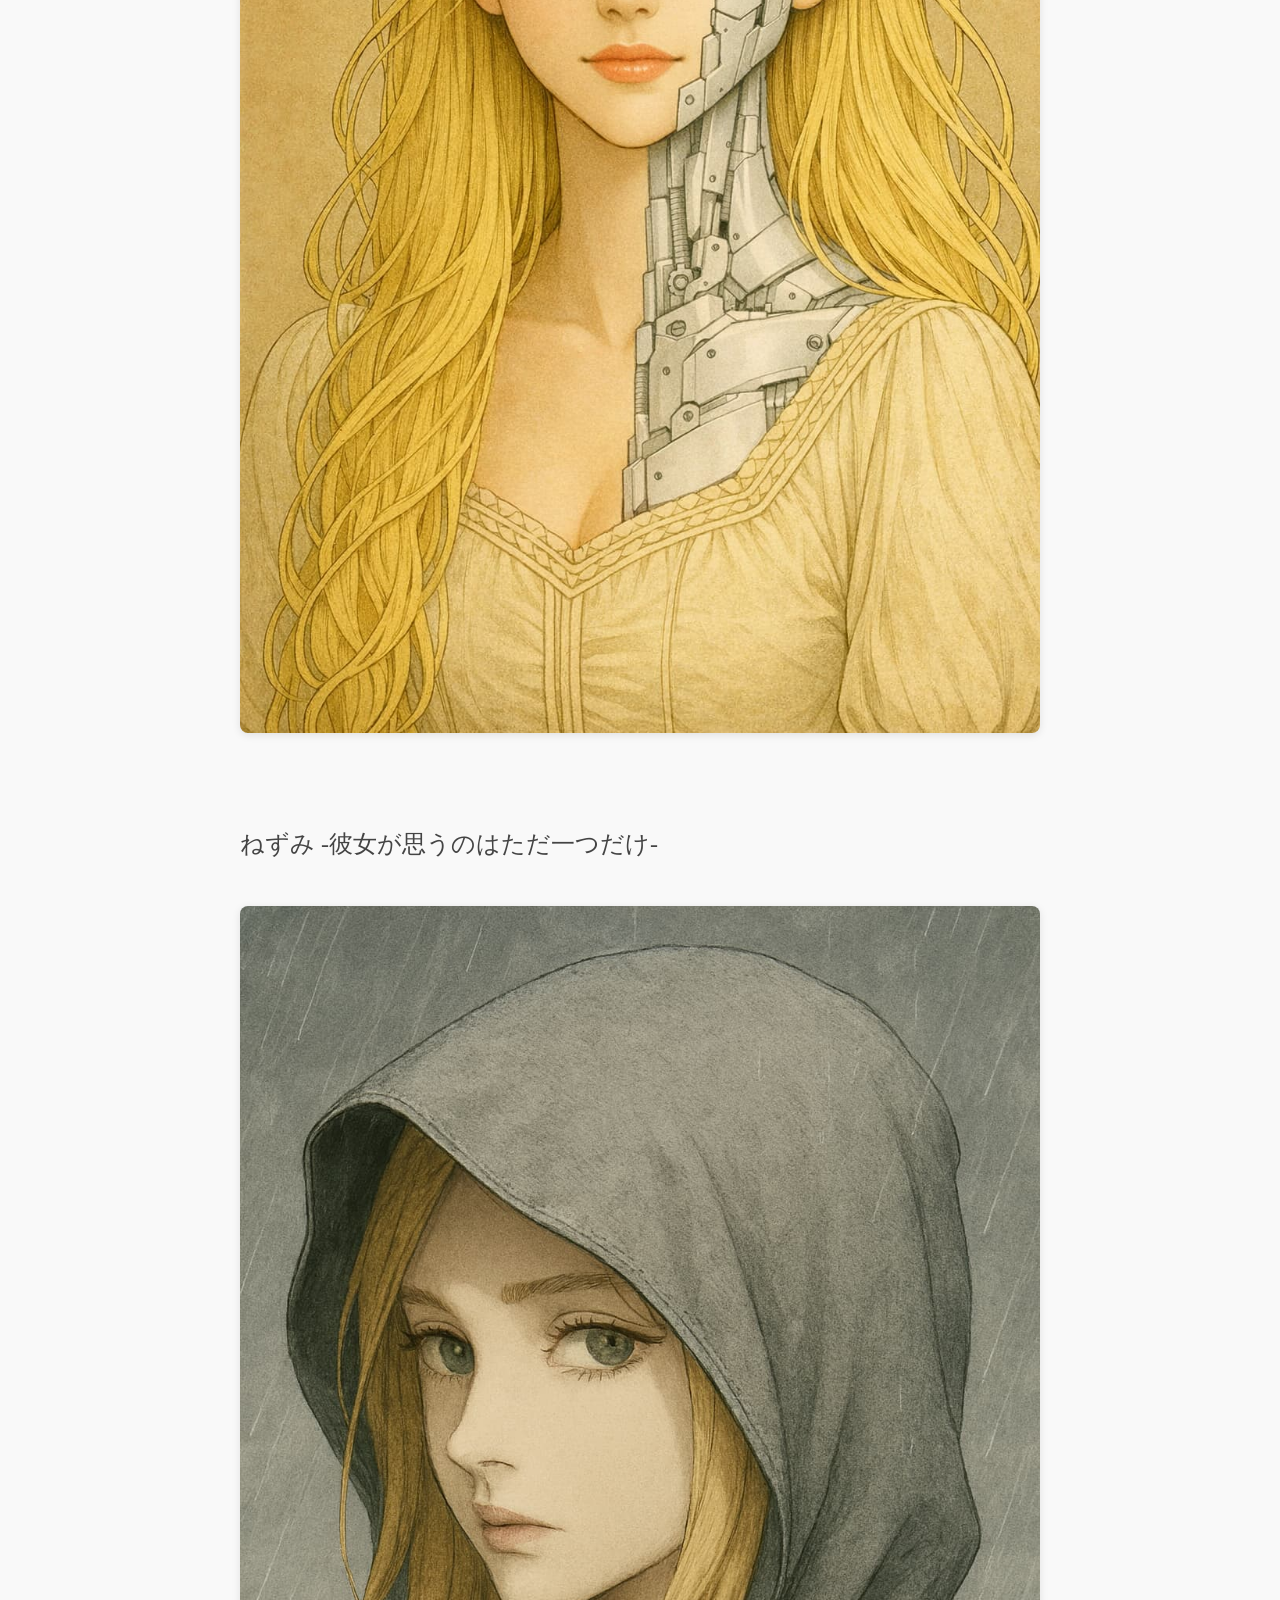
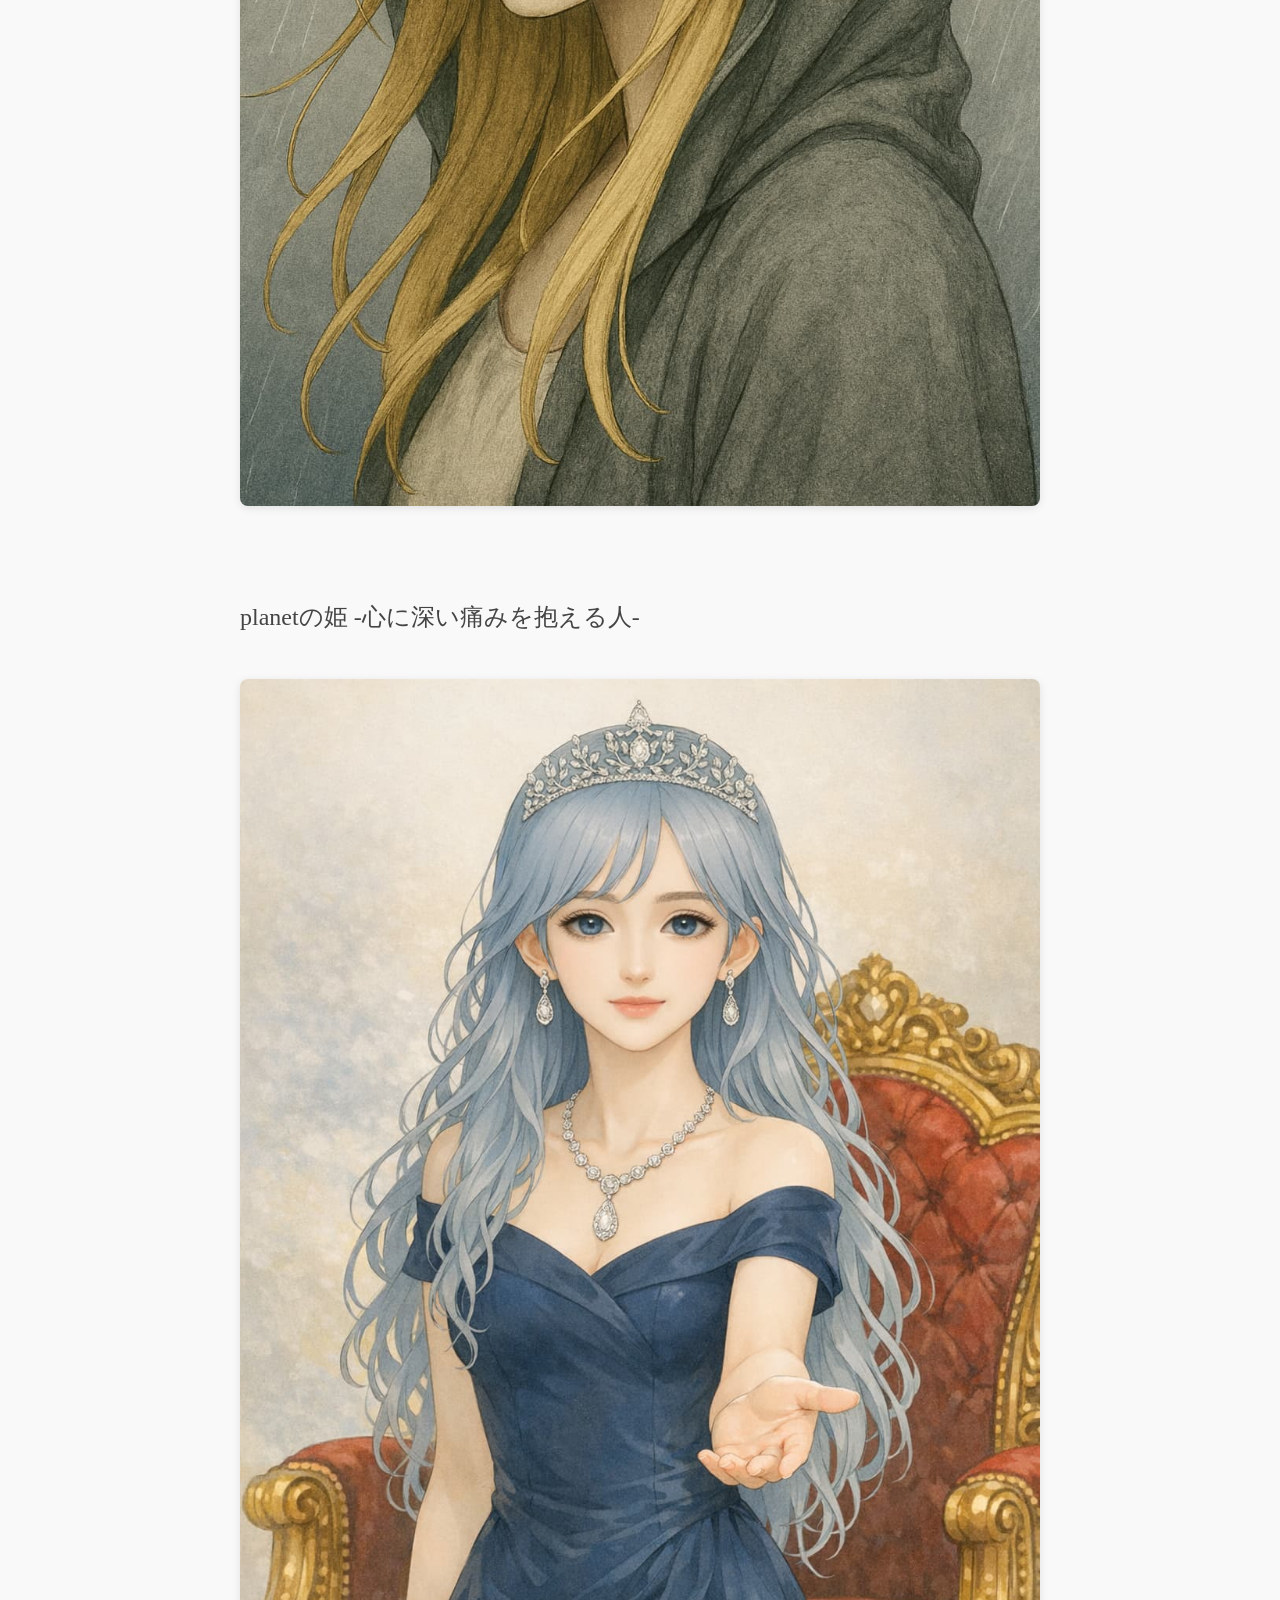
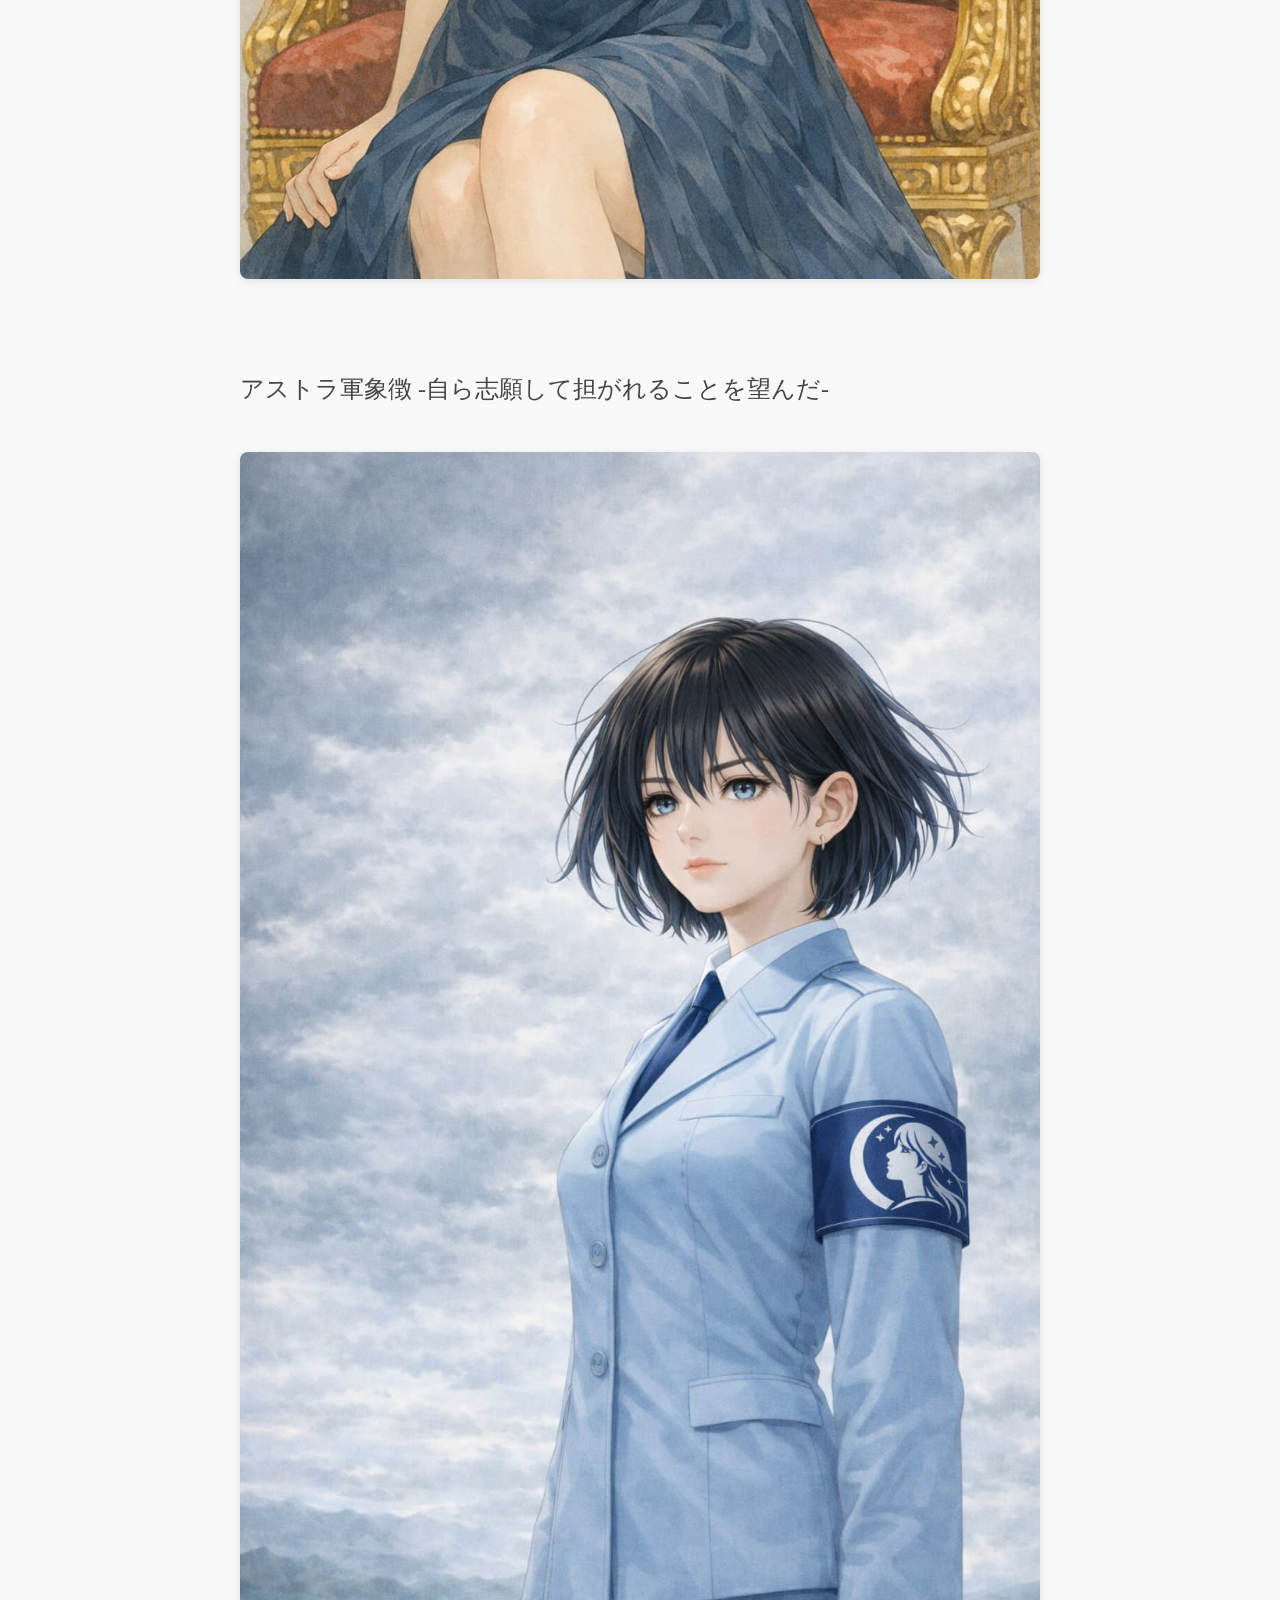
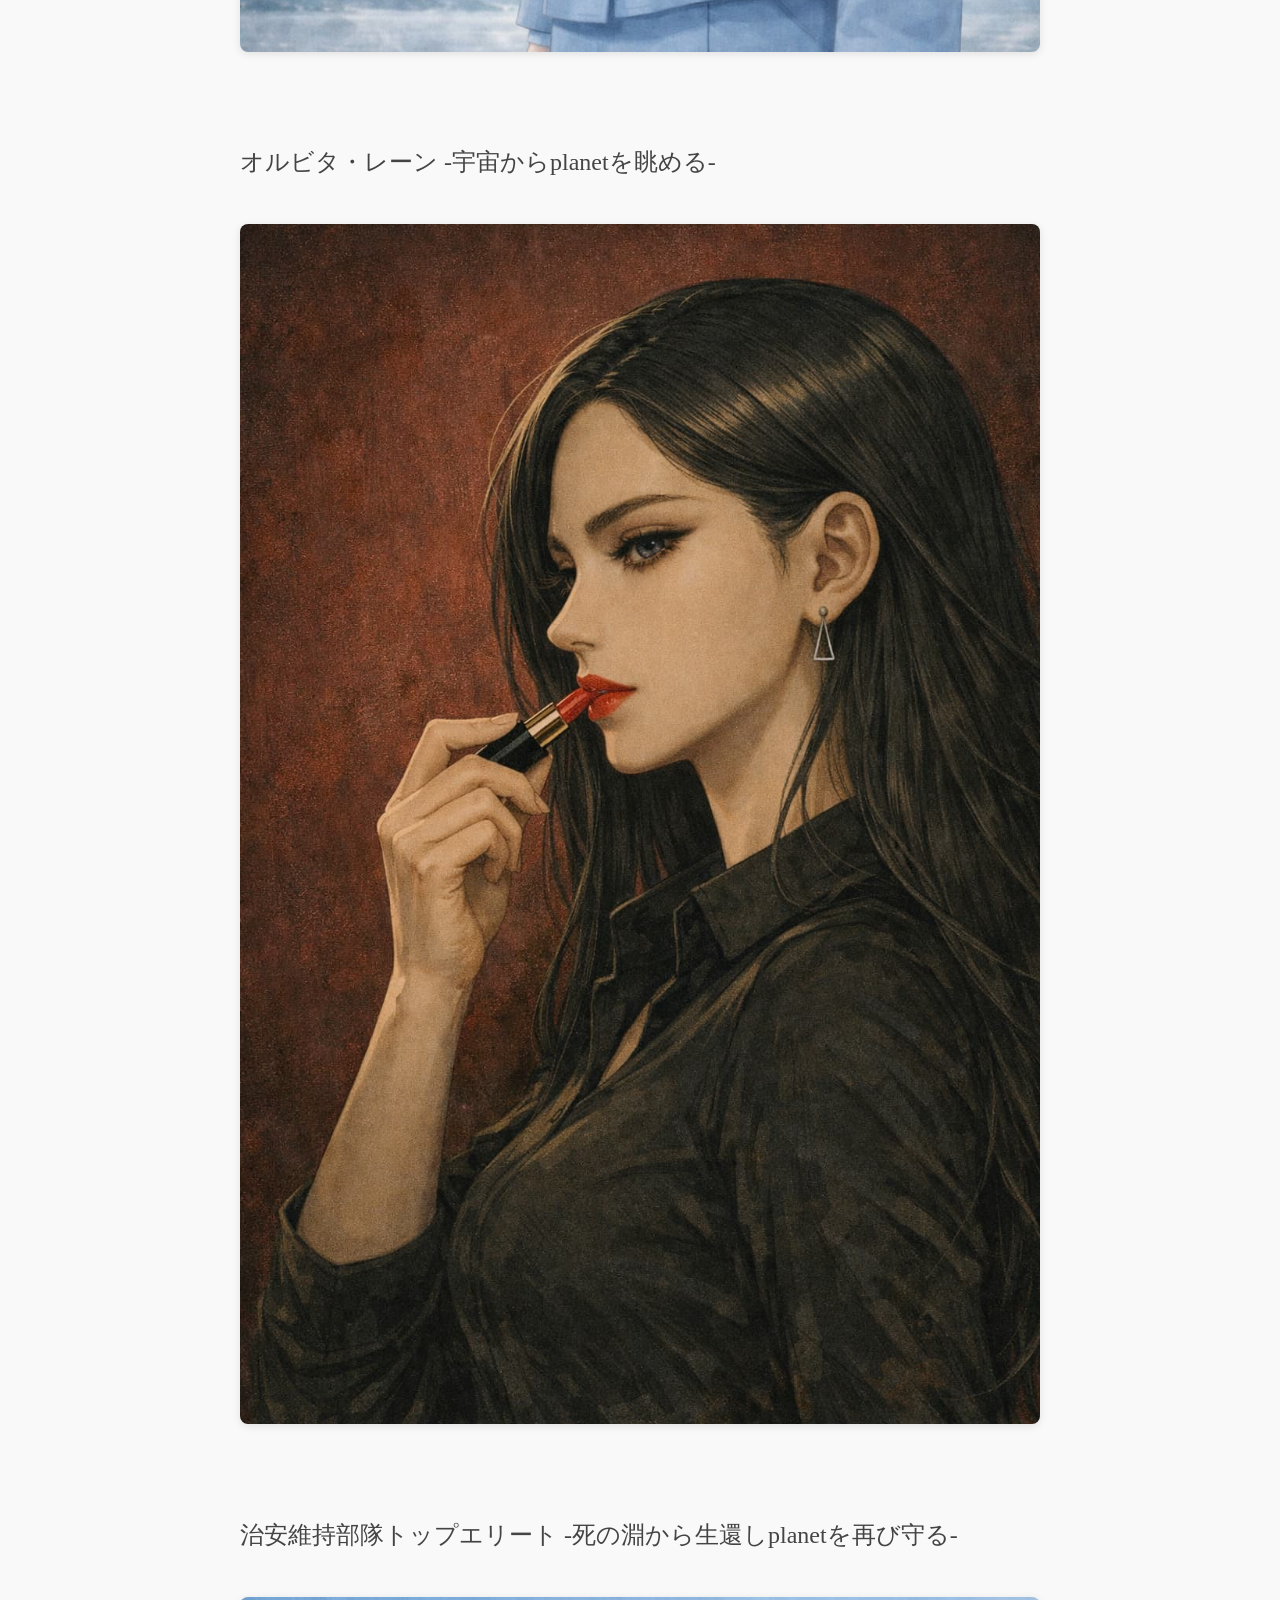
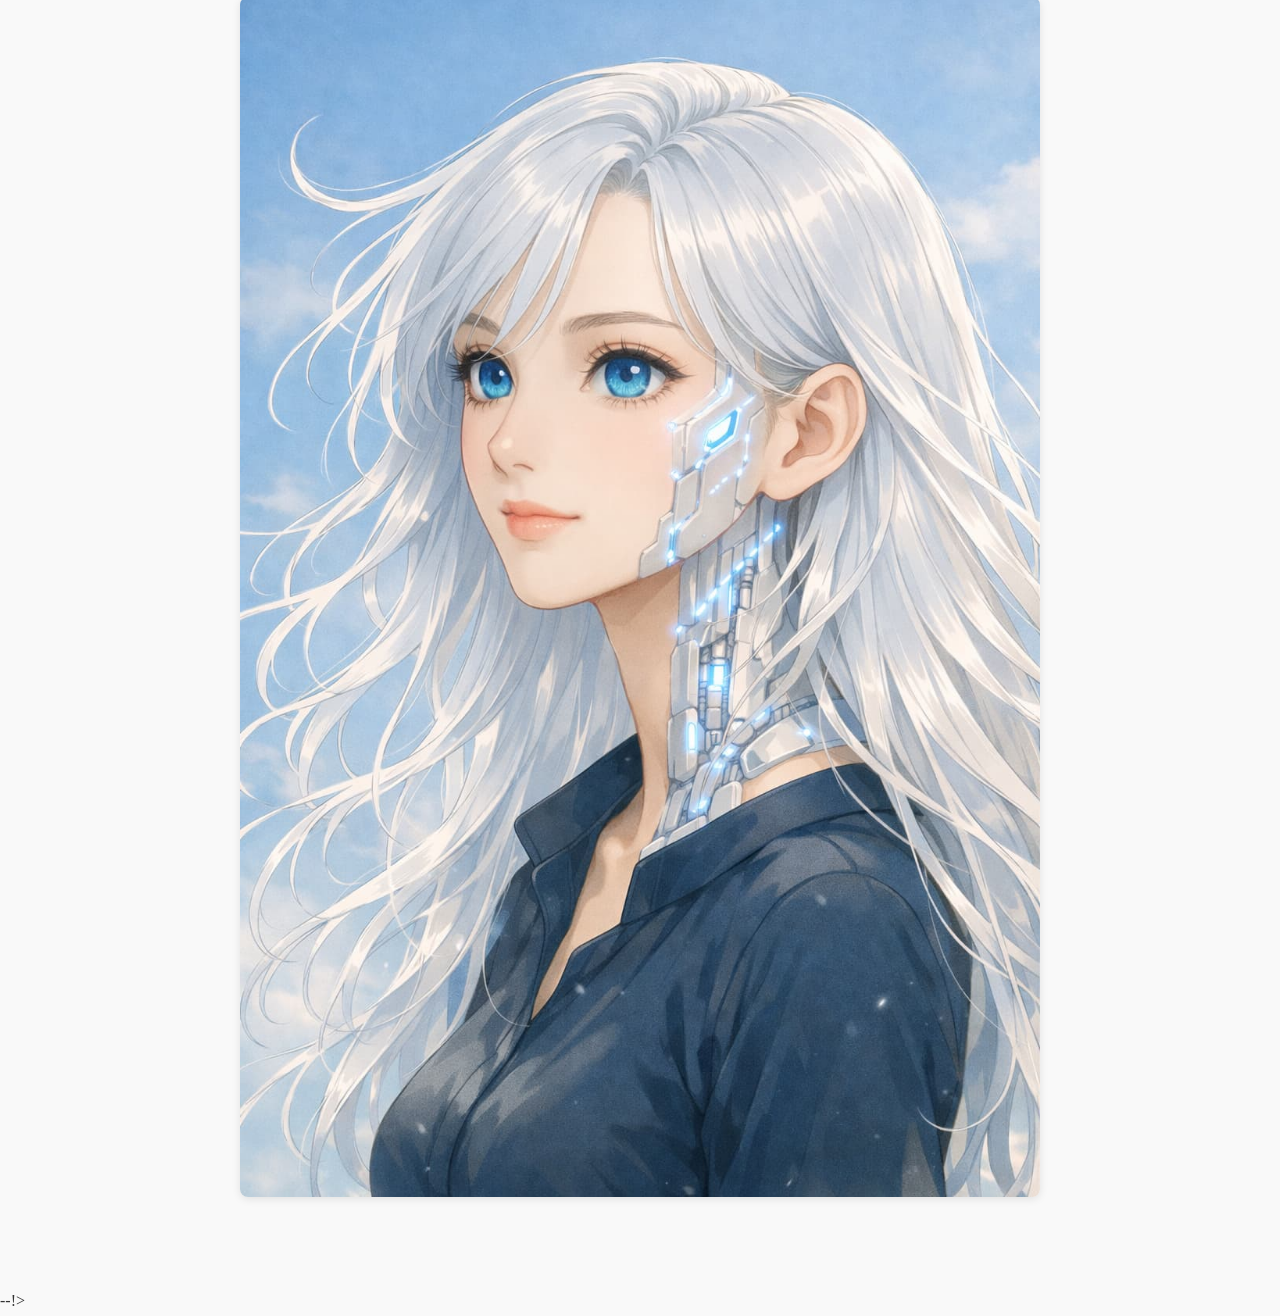
==== commit e374dbc1: "Add files via upload" ====
--- a/characters.html
+++ b/characters.html
@@ -58,6 +58,15 @@
 <section id="her">
 <h2>オルビタ・レーン -宇宙からplanetを眺める-</h2>
 <img src="orubitare-n.jpg" alt="オルビタレーン">
+<!--<p>Her freckled smile stretched wider than the sky,<br>calling stories not yet written.</p>--!>
+</section>
+
+
+
+
+<section id="her">
+<h2>治安維持部隊トップエリート -死の淵から生還しplanetを再び守る-</h2>
+<img src="エリート.jpg" alt="エリート">
 <!--<p>Her freckled smile stretched wider than the sky,<br>calling stories not yet written.</p>--!>
 </section>
 
